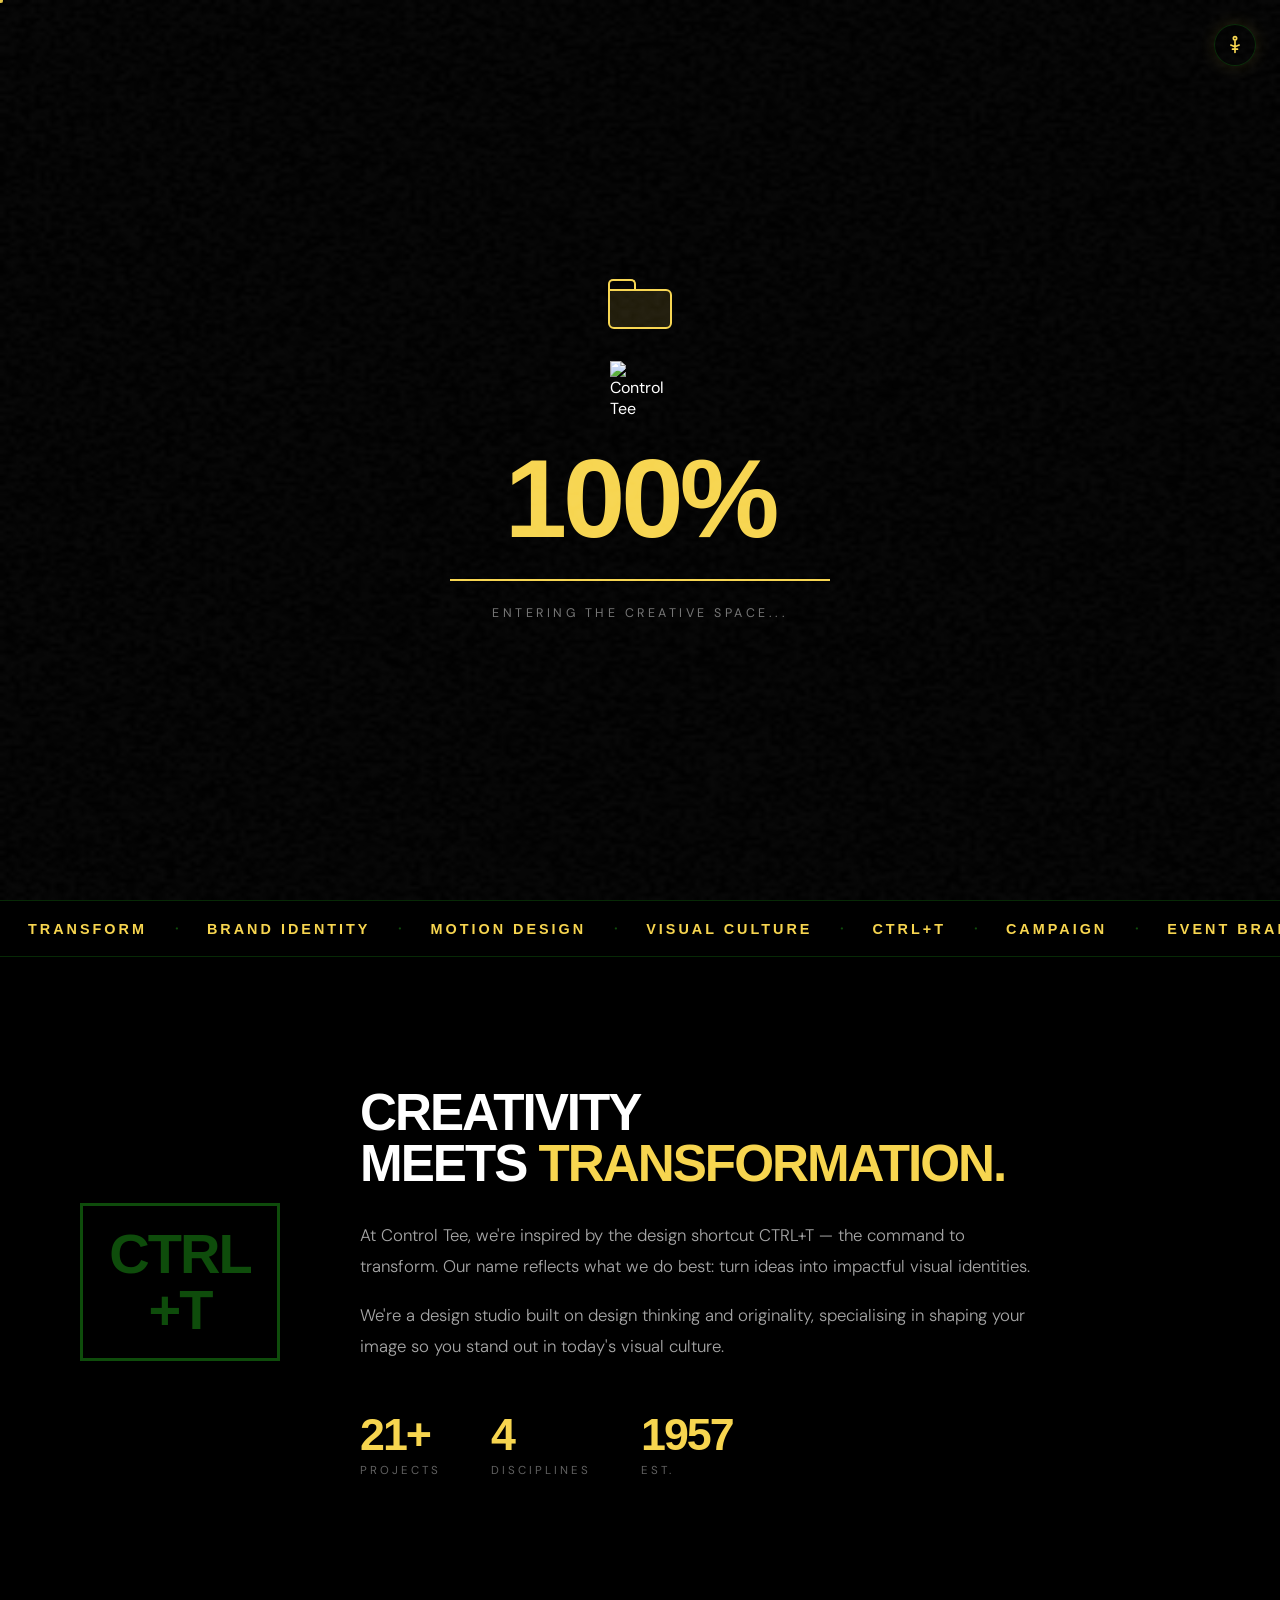
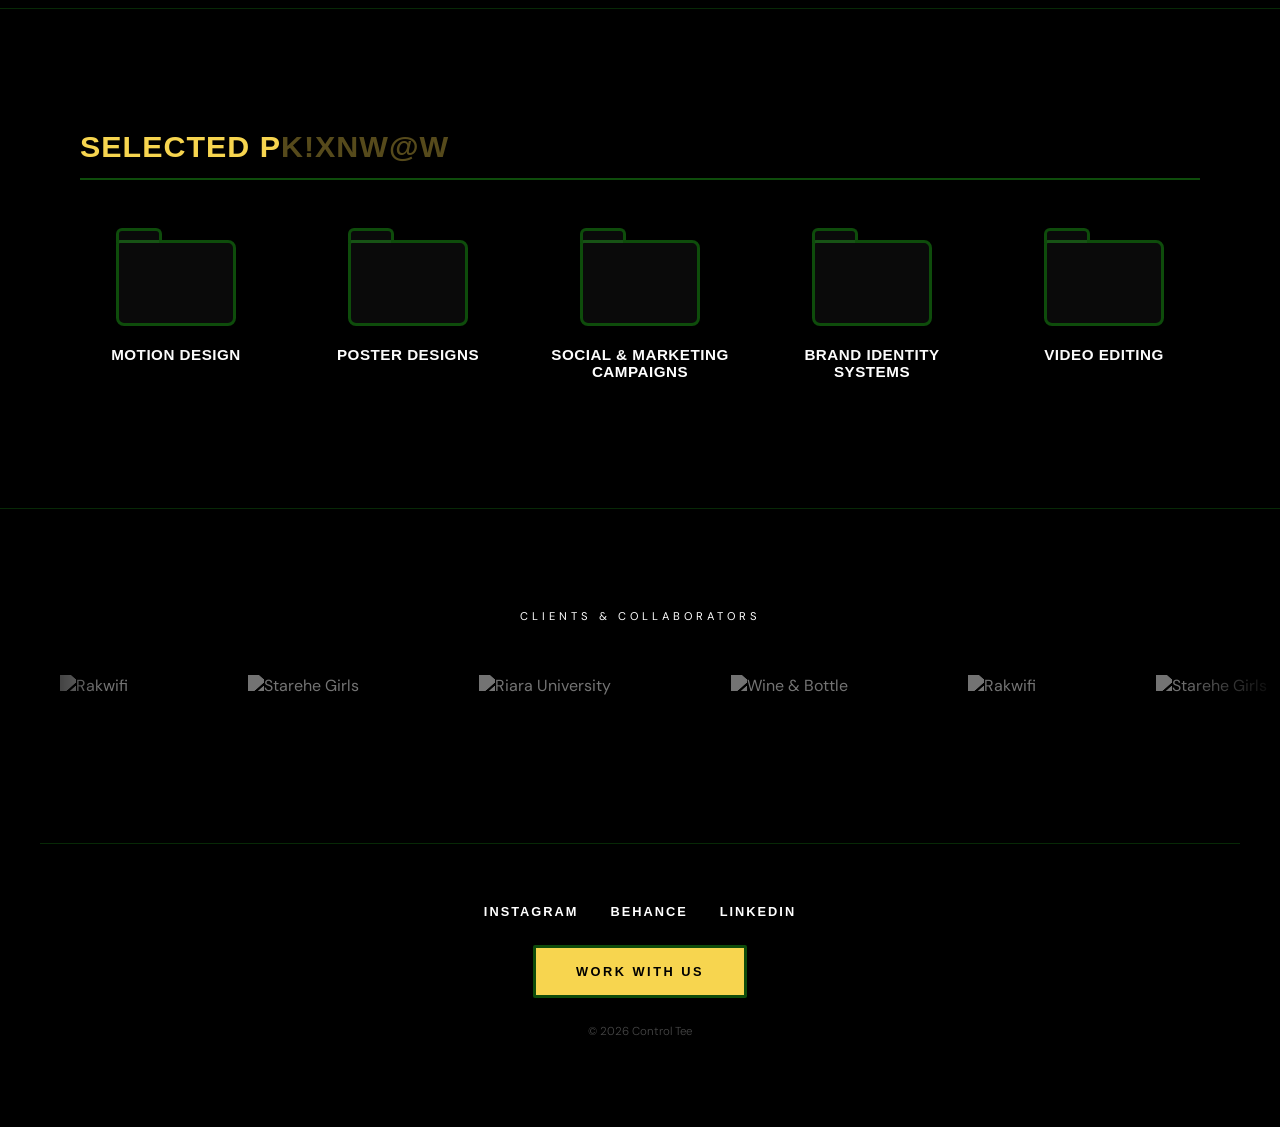
==== index.html @ beb96ae1 "Escape database content before innerHTML injection, noindex the admin panel Add a shared escapeHtml(" ====
<!DOCTYPE html>
<html lang="en">
<head>
    <meta charset="UTF-8">
    <meta name="viewport" content="width=device-width, initial-scale=1.0">
    <meta name="description" content="Control Tee - Creativity meets transformation. Marketing Campaigns, Brand Identity, and Motion Design based in Nairobi, Kenya.">
    <title>Control Tee | Jesse Wainaina</title>
    <link rel="stylesheet" href="style.css">
</head>
<body>

    <!-- Accessibility Widget -->
    <div class="a11y-widget">
        <button class="a11y-btn" id="a11y-toggle" title="Accessibility Options">
            <svg width="20" height="20" viewBox="0 0 24 24" fill="none" stroke="currentColor" stroke-width="2" stroke-linecap="round" stroke-linejoin="round">
                <circle cx="12" cy="4" r="2"></circle><path d="M12 7v7m-5-2l5 2 5-2m-5 2v7m-3-4h6"></path>
            </svg>
        </button>
        <div class="a11y-menu" id="a11y-menu">
            <button id="a11y-text-btn">Toggle Text Size</button>
            <button id="a11y-contrast-btn">Toggle High Contrast</button>
        </div>
    </div>

    <!-- Preloader -->
    <div class="preloader">
        <div class="preloader-folder">
            <div class="folder-tab"></div>
            <div class="folder-body"></div>
        </div>
        <img src="assets/logo.png" alt="Control Tee" class="preloader-logo">
        <div class="preloader-counter">0%</div>
        <div class="preloader-bar-track">
            <div class="preloader-bar-fill"></div>
        </div>
        <p class="preloader-tagline"></p>
    </div>

    <!-- Hero -->
    <header class="hero">
        <video autoplay muted loop playsinline class="hero-video" id="hero-video" style="display:none;"></video>
        <div class="hero-overlay"></div>
        <div class="hero-content">
            <img src="assets/logo.png" alt="Control Tee Logo" class="hero-logo">
            <h1 class="hero-title" data-scramble>CONTROL TEE</h1>
            <p class="hero-subtitle" id="hero-subtitle">Marketing Campaigns &nbsp;·&nbsp; Brand Identity &nbsp;·&nbsp; Motion Design</p>
            <a href="#work" class="btn">View Work</a>
        </div>
    </header>

    <!-- Text Ticker -->
    <div class="text-ticker">
        <div class="text-ticker-track">
            <span class="ticker-word">Transform</span><span class="ticker-sep">·</span>
            <span class="ticker-word">Brand Identity</span><span class="ticker-sep">·</span>
            <span class="ticker-word">Motion Design</span><span class="ticker-sep">·</span>
            <span class="ticker-word">Visual Culture</span><span class="ticker-sep">·</span>
            <span class="ticker-word">CTRL+T</span><span class="ticker-sep">·</span>
            <span class="ticker-word">Campaign</span><span class="ticker-sep">·</span>
            <span class="ticker-word">Event Branding</span><span class="ticker-sep">·</span>
            <span class="ticker-word">Video Production</span><span class="ticker-sep">·</span>
            <span class="ticker-word">Nairobi, Kenya</span><span class="ticker-sep">·</span>
            <span class="ticker-word">Transform</span><span class="ticker-sep">·</span>
            <span class="ticker-word">Brand Identity</span><span class="ticker-sep">·</span>
            <span class="ticker-word">Motion Design</span><span class="ticker-sep">·</span>
            <span class="ticker-word">Visual Culture</span><span class="ticker-sep">·</span>
            <span class="ticker-word">CTRL+T</span><span class="ticker-sep">·</span>
            <span class="ticker-word">Campaign</span><span class="ticker-sep">·</span>
            <span class="ticker-word">Event Branding</span><span class="ticker-sep">·</span>
            <span class="ticker-word">Video Production</span><span class="ticker-sep">·</span>
            <span class="ticker-word">Nairobi, Kenya</span><span class="ticker-sep">·</span>
        </div>
    </div>

    <!-- About -->
    <section class="about-section">
        <div class="container">
            <div class="about-grid reveal">
                <div class="about-tag">CTRL<br>+T</div>
                <div>
                    <h2 class="about-headline" id="about-headline">Creativity<br>meets <em>transformation.</em></h2>
                    <div class="about-body" id="about-body">
                        <p>At Control Tee, we're inspired by the design shortcut CTRL+T — the command to transform. Our name reflects what we do best: turn ideas into impactful visual identities.</p>
                        <p>We're a design studio built on design thinking and originality, specialising in shaping your image so you stand out in today's visual culture.</p>
                    </div>
                    <div class="about-stats">
                        <div class="stat-item">
                            <span class="stat-number">22+</span>
                            <span class="stat-label">Projects</span>
                        </div>
                        <div class="stat-item">
                            <span class="stat-number">4</span>
                            <span class="stat-label">Disciplines</span>
                        </div>
                        <div class="stat-item">
                            <span class="stat-number">2026</span>
                            <span class="stat-label">Est.</span>
                        </div>
                    </div>
                </div>
            </div>
        </div>
    </section>

    <!-- Dynamic Posters -->
    <section id="poster-section" class="poster-marquee-container">
        <div class="poster-marquee" id="dynamic-poster-track"></div>
    </section>

    <!-- Selected Work -->
    <main id="work">
        <div class="container">
            <h2 class="section-title reveal" data-scramble>Selected Projects</h2>
            <div class="portfolio-grid">
                <a href="category.html?id=motion-design" class="folder-card reveal" data-delay="0">
                    <div class="folder-inner">
                        <div class="folder-icon"></div>
                        <h3 class="folder-title">Motion Design</h3>
                    </div>
                </a>
                <a href="category.html?id=poster-designs" class="folder-card reveal" data-delay="80">
                    <div class="folder-inner">
                        <div class="folder-icon"></div>
                        <h3 class="folder-title">Poster Designs</h3>
                    </div>
                </a>
                <a href="category.html?id=social-and-marketing-campaigns" class="folder-card reveal" data-delay="160">
                    <div class="folder-inner">
                        <div class="folder-icon"></div>
                        <h3 class="folder-title">Social &amp; Marketing Campaigns</h3>
                    </div>
                </a>
                <a href="category.html?id=brand-identity-systems" class="folder-card reveal" data-delay="240">
                    <div class="folder-inner">
                        <div class="folder-icon"></div>
                        <h3 class="folder-title">Brand Identity Systems</h3>
                    </div>
                </a>
                <a href="category.html?id=video-editing" class="folder-card reveal" data-delay="320">
                    <div class="folder-inner">
                        <div class="folder-icon"></div>
                        <h3 class="folder-title">Video Editing</h3>
                    </div>
                </a>
            </div>
        </div>
    </main>

    <!-- Partners -->
    <section class="partners-section">
        <p class="partners-label reveal">Clients &amp; Collaborators</p>
        <div class="partners-marquee">
            <div class="partners-track">
                <img src="assets/clients/rakwifi-logo.png" alt="Rakwifi" class="partner-logo">
                <img src="assets/clients/starehe-girls-logo.png" alt="Starehe Girls" class="partner-logo">
                <img src="assets/clients/ru-logo.png" alt="Riara University" class="partner-logo">
                <img src="assets/clients/wine-and-bottle-logo.png" alt="Wine & Bottle" class="partner-logo">
                
                <!-- Duplicated for Infinite Marquee Effect - hidden from screen readers -->
                <img src="assets/clients/rakwifi-logo.png" alt="Rakwifi" class="partner-logo" aria-hidden="true">
                <img src="assets/clients/starehe-girls-logo.png" alt="Starehe Girls" class="partner-logo" aria-hidden="true">
                <img src="assets/clients/ru-logo.png" alt="Riara University" class="partner-logo" aria-hidden="true">
                <img src="assets/clients/wine-and-bottle-logo.png" alt="Wine & Bottle" class="partner-logo" aria-hidden="true">
            </div>
        </div>
    </section>

    <!-- Desktop Taskbar -->
    <div class="desktop-taskbar">
        <div class="taskbar-left">
            <span class="taskbar-item taskbar-logo">CT</span>
            <span class="taskbar-divider"></span>
            <span class="taskbar-item" id="taskbar-time"></span>
        </div>
        <div class="taskbar-center">
            <span class="taskbar-item">4 folders open</span>
        </div>
        <div class="taskbar-right">
            <a href="https://www.instagram.com/control.tee/" target="_blank" class="taskbar-item">IG</a>
            <a href="https://www.behance.net/controltee" target="_blank" class="taskbar-item">BE</a>
            <a href="contact.html" class="taskbar-item taskbar-cta">Work With Us ↗</a>
        </div>
    </div>

    <!-- Footer -->
    <footer class="main-footer container">
        <div class="social-links">
            <a href="https://www.instagram.com/control.tee/" target="_blank" rel="noopener">Instagram</a>
            <a href="https://www.behance.net/controltee" target="_blank" rel="noopener">Behance</a>
            <a href="https://www.linkedin.com/in/controltee/" target="_blank" rel="noopener">LinkedIn</a>
        </div>
        <a href="contact.html" class="btn">Work With Us</a>
        <p class="footer-copy">&copy; 2026 Control Tee</p>
    </footer>

    <!-- Supabase & Dynamic Fetching -->
    <script src="https://cdn.jsdelivr.net/npm/@supabase/supabase-js@2"></script>
    <script src="db.js"></script>
    <script>
        const supabase = window.db;

        async function loadDynamicContent() {
            if (!supabase) { console.error('Database unavailable, skipping dynamic content.'); return; }
            try {
                await loadHomepageContent();
            } catch (err) {
                console.error('Failed to load dynamic homepage content:', err);
            }
        }

        async function loadHomepageContent() {
            // 1. Fetch Hero Video automatically
            const { data: files } = await supabase.storage.from('portfolio_assets').list('', { search: 'hero-video' });
            if (files && files.length > 0) {
                const { data: urlData } = supabase.storage.from('portfolio_assets').getPublicUrl(files[0].name);
                const videoEl = document.getElementById('hero-video');
                if (videoEl) {
                    videoEl.src = urlData.publicUrl;
                    videoEl.style.display = 'block';
                }
            }

            // 2. Fetch Posters automatically
            const { data: posters, error: posterErr } = await supabase.from('posters').select('image_url').order('created_at', { ascending: false });
            if (posterErr) {
                console.error("Poster Load Error:", posterErr.message);
            } else if (posters && posters.length > 0) {
                const track = document.getElementById('dynamic-poster-track');
                const section = document.getElementById('poster-section');
                if (track && section) {
                    let html = posters.map(p => `<img src="${escapeHtml(p.image_url)}" alt="Control Tee Poster" class="poster-item" loading="lazy">`).join('');
                    track.innerHTML = html + html;
                    section.style.display = 'block';
                }
            }

            // 3. Fetch Site Text dynamically
            const { data: textData, error: textErr } = await supabase.from('site_content').select('*');
            if (textErr) {
                console.error("Text Load Error:", textErr.message);
            } else if (textData) {
                textData.forEach(item => {
                    if (item.id === 'hero_subtitle' && document.getElementById('hero-subtitle')) document.getElementById('hero-subtitle').innerHTML = item.content;
                    if (item.id === 'about_headline' && document.getElementById('about-headline')) document.getElementById('about-headline').innerHTML = item.content;
                    if (item.id === 'about_body' && document.getElementById('about-body')) document.getElementById('about-body').innerHTML = item.content;
                });
            }
        }
        loadDynamicContent();
    </script>

    <script src="animations.js"></script>
    <script>
        function updateClock() {
            const now = new Date();
            const h = String(now.getHours()).padStart(2, '0');
            const m = String(now.getMinutes()).padStart(2, '0');
            const el = document.getElementById('taskbar-time');
            if (el) el.textContent = h + ':' + m;
        }
        updateClock();
        setInterval(updateClock, 10000);
    </script>
</body>
</html>
---- style.css ----
/* ─────────────────────────────────────────────────────────
   CONTROL TEE — Global Stylesheet
   Fonts: Cabinet Grotesk (headings) · DM Sans (body)
───────────────────────────────────────────────────────── */
@import url('https://api.fontshare.com/v2/css?f[]=cabinet-grotesk@100,200,300,400,500,600,700,800,900&display=swap');
@import url('https://fonts.googleapis.com/css2?family=DM+Sans:ital,opsz,wght@0,9..40,300;0,9..40,400;0,9..40,500;0,9..40,600;1,9..40,300;1,9..40,400&display=swap');

/* ── TOKENS ─────────────────────────────────────────── */
:root {
    --green:      #0e4c0b;
    --yellow:     #f7d54f;
    --black:      #000000;
    --white:      #ffffff;
    --border:     rgba(14, 76, 11, 0.55);
    --border-dim: rgba(255, 255, 255, 0.08);
}

/* ── RESET ──────────────────────────────────────────── */
*, *::before, *::after { box-sizing: border-box; margin: 0; padding: 0; }
html { scroll-behavior: smooth; }
body {
    background-color: var(--black);
    color: var(--white);
    font-family: 'DM Sans', sans-serif;
    font-weight: 400;
    overflow-x: hidden;
    padding-bottom: 44px;
    cursor: url("data:image/svg+xml,<svg xmlns='http://www.w3.org/2000/svg' width='24' height='24' viewBox='0 0 24 24'><path d='M3,2 L3,18 L8,14 L11,21 L14,20 L11,13 L17,13 Z' fill='%23f7d54f' stroke='%23000' stroke-width='1.5' stroke-linejoin='round'/></svg>") 3 2, auto;
    transition: font-size 0.3s ease, background-color 0.3s ease;
}
/* ── PRIVACY PROTECTION ── */
img, video {
    -webkit-user-drag: none;
    user-select: none;
    -webkit-touch-callout: none;
}
input, textarea, select { cursor: text; }
a, button, .folder-card {
    cursor: url("data:image/svg+xml,<svg xmlns='http://www.w3.org/2000/svg' width='24' height='24' viewBox='0 0 24 24'><path d='M3,2 L3,18 L8,14 L11,21 L14,20 L11,13 L17,13 Z' fill='%23f7d54f' stroke='%23000' stroke-width='1.5' stroke-linejoin='round'/></svg>") 3 2, pointer;
}
.container { max-width: 1200px; margin: 0 auto; padding: 0 40px; }

/* ── PRELOADER ──────────────────────────────────────── */
.preloader {
    position: fixed;
    inset: 0;
    background: var(--black);
    z-index: 9000;
    display: flex;
    flex-direction: column;
    align-items: center;
    justify-content: center;
    gap: 24px;
    transition: transform 0.95s cubic-bezier(0.76, 0, 0.24, 1);
}
.preloader.done { transform: translateY(-100%); pointer-events: none; }
.preloader-folder { position: relative; width: 64px; height: 50px; margin-bottom: 8px; }
.folder-tab {
    position: absolute;
    top: 0; left: 0;
    width: 28px; height: 12px;
    background: transparent;
    border: 2.5px solid var(--green);
    border-bottom: none;
    border-radius: 5px 5px 0 0;
    transition: border-color 0.4s ease;
}
.folder-body {
    position: absolute;
    bottom: 0; left: 0;
    width: 64px; height: 40px;
    background: transparent;
    border: 2.5px solid var(--green);
    border-radius: 2px 6px 6px 6px;
    transition: background 0.4s ease, border-color 0.4s ease;
}
.preloader.complete .folder-tab { border-color: var(--yellow); }
.preloader.complete .folder-body { background: rgba(247, 213, 79, 0.12); border-color: var(--yellow); }
.preloader-logo {
    width: 60px;
    height: auto;
    opacity: 0;
    animation: plLogoIn 0.7s cubic-bezier(0.16, 1, 0.3, 1) 0.1s forwards;
}
@keyframes plLogoIn {
    from { opacity: 0; transform: translateY(12px); }
    to   { opacity: 1; transform: translateY(0); }
}
.preloader-counter {
    font-family: 'Cabinet Grotesk', sans-serif;
    font-weight: 800;
    font-size: clamp(4rem, 10vw, 7rem);
    color: var(--yellow);
    letter-spacing: -4px;
    line-height: 1;
    min-width: 160px;
    text-align: center;
}
.preloader-bar-track {
    width: clamp(200px, 35vw, 380px);
    height: 1.5px;
    background: var(--border-dim);
    overflow: hidden;
}
.preloader-bar-fill { height: 100%; width: 0%; background: var(--yellow); transition: width 0.04s linear; }
.preloader-tagline {
    font-family: 'DM Sans', sans-serif;
    font-size: 0.78rem;
    font-weight: 400;
    letter-spacing: 3.5px;
    text-transform: uppercase;
    color: rgba(255, 255, 255, 0.45);
    min-height: 1.2em;
    text-align: center;
}

/* ── HERO ───────────────────────────────────────────── */
.hero {
    position: relative;
    height: 100vh;
    display: flex;
    align-items: center;
    justify-content: center;
    overflow: hidden;
    background: var(--black);
}
.hero-video {
    position: absolute;
    top: 50%; left: 50%;
    width: 100%; height: 100%;
    transform: translate(-50%, -50%);
    z-index: 1;
    object-fit: cover;
    filter: blur(8px) brightness(30%);
    scale: 1.1;
}
.hero-overlay {
    position: absolute;
    inset: 0;
    z-index: 1;
    background: radial-gradient(ellipse at center, rgba(14,76,11,0.08) 0%, rgba(0,0,0,0.55) 100%);
}
.hero-content {
    position: relative;
    z-index: 2;
    text-align: center;
    display: flex;
    flex-direction: column;
    align-items: center;
}
.hero-logo {
    max-width: 100px;
    height: auto;
    margin-bottom: 28px;
    opacity: 0;
    transform: translateY(16px);
    transition: opacity 0.7s ease, transform 0.7s ease;
}
.hero-logo.visible { opacity: 1; transform: translateY(0); }
.hero-title {
    font-family: 'Cabinet Grotesk', sans-serif;
    color: var(--yellow);
    font-size: clamp(3.2rem, 10.5vw, 7.8rem);
    font-weight: 900;
    letter-spacing: -5px;
    line-height: 0.88;
    opacity: 0;
    transition: opacity 0.01s;
}
.scramble-char { display: inline; transition: opacity 0.06s ease; }
.scramble-char.resolving { opacity: 0.35; color: inherit; }
.hero-subtitle {
    font-family: 'DM Sans', sans-serif;
    font-weight: 300;
    font-size: 0.9rem;
    letter-spacing: 3.5px;
    text-transform: uppercase;
    color: rgba(255, 255, 255, 0.75);
    margin-top: 22px;
    opacity: 0;
    transform: translateY(10px);
    transition: opacity 0.8s ease 0.6s, transform 0.8s ease 0.6s;
}
.hero-subtitle.visible { opacity: 1; transform: translateY(0); }

/* ── BUTTON ─────────────────────────────────────────── */
.btn {
    display: inline-block;
    padding: 16px 40px;
    margin-top: 40px;
    background-color: var(--yellow);
    border: 3px solid var(--green);
    color: var(--black);
    text-decoration: none;
    text-transform: uppercase;
    font-family: 'Cabinet Grotesk', sans-serif;
    font-weight: 700;
    font-size: 0.8rem;
    letter-spacing: 2.5px;
    border-radius: 2px;
    transition: background 0.4s ease, color 0.4s ease, border 0.4s ease, transform 0.4s ease, box-shadow 0.4s ease;
    opacity: 0;
    transform: translateY(10px);
}
.sticky-back-nav .btn,
.project-footer .btn,
.main-footer .btn,
.admin-content .btn { opacity: 1; transform: translateY(0); margin-top: 0; }
.btn.visible { opacity: 1; transform: translateY(0); }
.btn:hover {
    background-color: var(--green);
    color: var(--yellow);
    border-color: var(--yellow);
    transform: translateY(-6px) !important;
    box-shadow: 0 14px 34px rgba(14, 76, 11, 0.45);
}

/* ── TEXT TICKER ────────────────────────────────────── */
.text-ticker { overflow: hidden; border-top: 1px solid var(--border); border-bottom: 1px solid var(--border); padding: 18px 0; }
.text-ticker-track {
    display: flex;
    align-items: center;
    width: max-content;
    animation: tickerScroll 22s linear infinite;
}
.text-ticker-track:hover { animation-play-state: paused; }
@keyframes tickerScroll {
    from { transform: translateX(0); }
    to   { transform: translateX(-50%); }
}
.ticker-word {
    font-family: 'Cabinet Grotesk', sans-serif;
    font-weight: 800;
    font-size: clamp(0.75rem, 1.2vw, 0.9rem);
    text-transform: uppercase;
    letter-spacing: 3px;
    color: var(--yellow);
    white-space: nowrap;
    padding: 0 28px;
}
.ticker-sep { color: var(--green); font-size: 1.2rem; line-height: 1; flex-shrink: 0; }

/* ── ABOUT ──────────────────────────────────────────── */
.about-section { padding: 130px 0; border-bottom: 1px solid var(--border); }
.about-grid { display: grid; grid-template-columns: 200px 1fr; gap: 0 80px; align-items: start; }
.about-tag {
    font-family: 'Cabinet Grotesk', sans-serif;
    font-weight: 900;
    font-size: 3.5rem;
    color: var(--green);
    letter-spacing: -2px;
    line-height: 1;
    border: 3px solid var(--green);
    padding: 20px 18px;
    text-align: center;
    align-self: center;
}
.about-headline {
    font-family: 'Cabinet Grotesk', sans-serif;
    font-size: clamp(2rem, 4vw, 3.5rem);
    font-weight: 900;
    color: var(--white);
    letter-spacing: -2px;
    line-height: 1.0;
    margin-bottom: 30px;
    text-transform: uppercase;
}
.about-headline em { color: var(--yellow); font-style: normal; }
.about-body {
    font-family: 'DM Sans', sans-serif;
    font-size: 1.05rem;
    font-weight: 300;
    color: rgba(255, 255, 255, 0.65);
    line-height: 1.85;
    max-width: 680px;
    margin-bottom: 50px;
}
.about-body p + p { margin-top: 18px; }
.about-stats { display: flex; gap: 50px; flex-wrap: wrap; }
.stat-number {
    font-family: 'Cabinet Grotesk', sans-serif;
    font-size: 2.8rem;
    font-weight: 900;
    color: var(--yellow);
    letter-spacing: -2px;
    line-height: 1;
    display: block;
}
.stat-label {
    font-family: 'DM Sans', sans-serif;
    font-size: 0.72rem;
    font-weight: 400;
    letter-spacing: 3px;
    text-transform: uppercase;
    color: rgba(255, 255, 255, 0.38);
    display: block;
    margin-top: 6px;
}

/* ── WORK SECTION ───────────────────────────────────── */
#work { padding: 120px 0; }
.section-title {
    font-family: 'Cabinet Grotesk', sans-serif;
    font-size: 1.9rem;
    font-weight: 700;
    color: var(--yellow);
    text-transform: uppercase;
    letter-spacing: 1px;
    margin-bottom: 60px;
    border-bottom: 2px solid var(--green);
    padding-bottom: 16px;
}
.portfolio-grid {
    display: grid;
    grid-template-columns: repeat(auto-fill, minmax(175px, 1fr));
    gap: 60px 40px;
    justify-items: center;
}

/* ── FOLDER CARDS ───────────────────────────────────── */
.folder-card {
    display: flex;
    flex-direction: column;
    align-items: center;
    text-decoration: none;
    text-align: center;
    perspective: 900px;
}
.folder-inner {
    display: flex;
    flex-direction: column;
    align-items: center;
    transform-style: preserve-3d;
    transition: transform 0.15s ease;
}
.folder-icon {
    width: 120px;
    height: 86px;
    background: rgba(255, 255, 255, 0.04);
    backdrop-filter: blur(12px);
    -webkit-backdrop-filter: blur(12px);
    border: 3px solid var(--green);
    border-radius: 4px 8px 8px 8px;
    position: relative;
    transition: border-color 0.35s ease, box-shadow 0.35s ease;
    box-shadow: 0 8px 24px rgba(0, 0, 0, 0.45);
    margin-bottom: 20px;
}
.folder-icon::before {
    content: '';
    position: absolute;
    top: -15px; left: -3px;
    width: 46px; height: 15px;
    background: rgba(255, 255, 255, 0.04);
    border: 3px solid var(--green);
    border-bottom: none;
    border-radius: 6px 6px 0 0;
    transition: border-color 0.35s ease;
}
.folder-card:hover .folder-icon,
.folder-card:hover .folder-icon::before { border-color: var(--yellow); box-shadow: 0 0 32px rgba(247, 213, 79, 0.22); }
.folder-title {
    font-family: 'Cabinet Grotesk', sans-serif;
    color: var(--white);
    font-size: 0.95rem;
    font-weight: 700;
    text-transform: uppercase;
    letter-spacing: 0.5px;
    margin: 0 0 8px;
    transition: color 0.3s ease;
}
.folder-card:hover .folder-title { color: var(--yellow); }
/* ── POSTER MARQUEE ─────────────────────────────────── */
.poster-marquee-container { overflow: hidden; padding: 60px 0; display: none; }
.poster-marquee {
    display: flex;
    width: max-content;
    animation: dynamicMarquee 35s linear infinite;
}
.poster-marquee:hover { animation-play-state: paused; }
@keyframes dynamicMarquee {
    from { transform: translateX(0); }
    to   { transform: translateX(-50%); }
}
.poster-item {
    height: clamp(300px, 48vh, 520px);
    aspect-ratio: 4 / 5;
    object-fit: cover;
    margin: 0 15px;
    border-radius: 4px;
    border: 1px solid var(--border);
}

/* ── PROJECT CARDS ──────────────────────────────────── */
.portfolio-grid--projects {
    grid-template-columns: repeat(auto-fill, minmax(340px, 1fr));
    gap: 2px;
    justify-items: stretch;
}
.project-card {
    display: block;
    text-decoration: none;
    overflow: hidden;
    position: relative;
    aspect-ratio: 4/3;
    background: rgba(255,255,255,0.03);
    border: 1px solid var(--border);
}
.project-card img { width: 100%; height: 100%; object-fit: cover; display: block; transition: transform 0.6s ease; }
.project-card-info {
    position: absolute;
    bottom: 0; left: 0; right: 0;
    padding: 24px 28px;
    background: linear-gradient(to top, rgba(0,0,0,0.9) 0%, transparent 100%);
    opacity: 0;
    transform: translateY(6px);
    transition: opacity 0.35s ease, transform 0.35s ease;
}
.project-card:hover img { transform: scale(1.04); }
.project-card:hover .project-card-info { opacity: 1; transform: translateY(0); }
.project-card-title {
    font-family: 'Cabinet Grotesk', sans-serif;
    color: var(--white);
    font-size: 1.1rem;
    font-weight: 800;
    text-transform: uppercase;
    letter-spacing: 0.5px;
    margin: 0 0 4px;
}
.project-card-cat {
    font-family: 'DM Sans', sans-serif;
    font-size: 0.68rem;
    color: var(--yellow);
    letter-spacing: 2px;
    text-transform: uppercase;
}

/* ── PARTNERS ───────────────────────────────────────── */
.partners-section { padding: 100px 0; border-top: 1px solid var(--border); overflow: hidden; }
.partners-label {
    font-family: 'DM Sans', sans-serif;
    font-weight: 400;
    font-size: 0.7rem;
    letter-spacing: 4px;
    text-transform: uppercase;
    color: var(--white);
    opacity: 0.35;
    text-align: center;
    margin-bottom: 52px;
}
.partners-marquee {
    overflow: hidden;
    -webkit-mask-image: linear-gradient(to right, transparent 0%, black 8%, black 92%, transparent 100%);
    mask-image: linear-gradient(to right, transparent 0%, black 8%, black 92%, transparent 100%);
}
.partners-track {
    display: flex;
    align-items: center;
    width: max-content;
    animation: marquee 28s linear infinite;
}
.partners-track:hover { animation-play-state: paused; }
@keyframes marquee {
    from { transform: translateX(0); }
    to   { transform: translateX(-50%); }
}
.partners-track.reverse-marquee { animation: marqueeReverse 28s linear infinite; }
@keyframes marqueeReverse {
    from { transform: translateX(-50%); }
    to   { transform: translateX(0); }
}
.partner-logo {
    height: 68px;
    width: auto;
    max-width: 180px;
    object-fit: contain;
    flex-shrink: 0;
    margin: 0 60px;
    filter: brightness(0) invert(1);
    opacity: 0.45;
    transition: opacity 0.45s ease, filter 0.45s ease;
}
.partner-logo:hover { opacity: 1; }

/* ── SUB PAGE NAV ───────────────────────────────────── */
.sticky-back-nav { position: fixed; top: 30px; left: 30px; z-index: 1000; }
.sticky-back-nav .btn { padding: 12px 24px; font-size: 0.75rem; }

/* ── PROJECT HEADER ─────────────────────────────────── */
.project-header { text-align: center; padding: 150px 20px 70px; }
.project-header h1 {
    font-family: 'Cabinet Grotesk', sans-serif;
    color: var(--yellow);
    font-size: clamp(2.5rem, 6vw, 5.2rem);
    font-weight: 900;
    text-transform: uppercase;
    letter-spacing: -2px;
    margin-bottom: 20px;
}
.project-header p {
    font-family: 'DM Sans', sans-serif;
    font-size: 1rem;
    font-weight: 300;
    color: rgba(255, 255, 255, 0.65);
    max-width: 540px;
    margin: 0 auto;
    line-height: 1.75;
}

/* ── CASE STUDY ─────────────────────────────────────── */
.case-cover { width: 100%; max-height: 85vh; object-fit: cover; display: block; }
.case-meta {
    display: grid;
    grid-template-columns: repeat(4, 1fr);
    border-bottom: 1px solid var(--border);
}
.case-meta-item { padding: 32px 40px; border-right: 1px solid var(--border); }
.case-meta-item:last-child { border-right: none; }
.case-meta-label {
    font-family: 'DM Sans', sans-serif;
    font-size: 0.62rem;
    font-weight: 500;
    letter-spacing: 4px;
    text-transform: uppercase;
    color: rgba(255, 255, 255, 0.32);
    display: block;
    margin-bottom: 8px;
}
.case-meta-value {
    font-family: 'Cabinet Grotesk', sans-serif;
    font-size: 1rem;
    font-weight: 700;
    color: var(--white);
    text-transform: uppercase;
}
.case-intro { max-width: 780px; margin: 90px auto; padding: 0 40px; text-align: center; }
.case-intro h2 {
    font-family: 'Cabinet Grotesk', sans-serif;
    font-size: clamp(1.6rem, 3vw, 2.6rem);
    font-weight: 800;
    color: var(--yellow);
    text-transform: uppercase;
    letter-spacing: -1px;
    margin-bottom: 22px;
}
.case-intro p {
    font-family: 'DM Sans', sans-serif;
    font-size: 1rem;
    font-weight: 300;
    color: rgba(255, 255, 255, 0.6);
    line-height: 1.9;
}
.case-tags { display: flex; flex-wrap: wrap; gap: 10px; justify-content: center; margin-top: 28px; }
.case-tag {
    font-family: 'DM Sans', sans-serif;
    font-size: 0.68rem;
    font-weight: 500;
    letter-spacing: 2.5px;
    text-transform: uppercase;
    color: var(--yellow);
    border: 1px solid var(--border);
    padding: 7px 16px;
    border-radius: 2px;
}

/* ── CONTACT ────────────────────────────────────────── */
.contact-section { min-height: 100vh; display: flex; align-items: center; padding: 160px 20px 100px; }
.contact-grid { display: grid; grid-template-columns: 1fr 1fr; gap: 90px; align-items: start; width: 100%; max-width: 1100px; margin: 0 auto; }
.contact-headline {
    font-family: 'Cabinet Grotesk', sans-serif;
    font-size: clamp(2.8rem, 5.5vw, 5rem);
    font-weight: 900;
    color: var(--yellow);
    letter-spacing: -3px;
    line-height: 0.9;
    text-transform: uppercase;
    margin-bottom: 32px;
}
.contact-body { font-family: 'DM Sans', sans-serif; font-size: 1rem; font-weight: 300; color: rgba(255, 255, 255, 0.6); line-height: 1.85; margin-bottom: 52px; }
.contact-form { display: flex; flex-direction: column; gap: 22px; }
.form-group { display: flex; flex-direction: column; gap: 9px; }
.form-label { font-family: 'DM Sans', sans-serif; font-size: 0.65rem; font-weight: 500; letter-spacing: 3.5px; text-transform: uppercase; color: rgba(255, 255, 255, 0.38); }
.form-input, .form-textarea {
    background: rgba(255, 255, 255, 0.03);
    border: 1.5px solid var(--border);
    color: var(--white);
    font-family: 'DM Sans', sans-serif;
    font-size: 0.95rem;
    padding: 15px 18px;
    border-radius: 3px;
    outline: none;
    width: 100%;
    transition: border-color 0.3s ease, background 0.3s ease;
}
.form-input:focus, .form-textarea:focus { border-color: var(--yellow); background: rgba(247, 213, 79, 0.03); }
.form-textarea { resize: vertical; min-height: 140px; line-height: 1.7; }
.form-submit { align-self: flex-start; margin-top: 6px; opacity: 1; transform: none; }

/* ── SCROLL REVEAL ──────────────────────────────────── */
.reveal { opacity: 0; transform: translateY(38px); transition: opacity 0.85s cubic-bezier(0.16, 1, 0.3, 1), transform 0.85s cubic-bezier(0.16, 1, 0.3, 1); }
.reveal.is-visible { opacity: 1; transform: translateY(0); }

/* ── ACCESSIBILITY WIDGET ───────────────────────────── */
.a11y-widget {
    position: fixed;
    top: 24px; right: 24px;
    z-index: 9999;
}
.a11y-btn {
    background: rgba(0,0,0,0.6);
    border: 1px solid var(--border);
    color: var(--yellow);
    width: 42px; height: 42px;
    border-radius: 50%;
    display: flex; align-items: center; justify-content: center;
    backdrop-filter: blur(8px);
    box-shadow: 0 0 15px rgba(247,213,79,0.15);
    transition: box-shadow 0.3s ease, transform 0.3s ease;
}
.a11y-btn:hover {
    box-shadow: 0 0 25px rgba(247,213,79,0.6);
    transform: scale(1.05);
}
.a11y-menu {
    display: none; position: absolute;
    top: 50px; right: 0;
    background: rgba(0,0,0,0.9);
    border: 1px solid var(--border); border-radius: 4px;
    padding: 12px; flex-direction: column; gap: 10px;
    backdrop-filter: blur(12px); min-width: 160px;
}
.a11y-menu.open { display: flex; }
.a11y-menu button { background: none; border: none; color: var(--white); text-align: left; font-family: 'DM Sans', sans-serif; font-size: 0.8rem; transition: color 0.2s ease; }
.a11y-menu button:hover { color: var(--yellow); }
body.large-text { font-size: 1.15rem; }
body.high-contrast { --black: #000; --white: #fff; --yellow: #fff200; --green: #00ff00; --border: #ffffff; }

/* ── DESKTOP TASKBAR ────────────────────────────────── */
.desktop-taskbar {
    position: fixed;
    bottom: 0; left: 0; right: 0;
    height: 44px;
    background: rgba(0, 0, 0, 0.88);
    backdrop-filter: blur(12px);
    -webkit-backdrop-filter: blur(12px);
    border-top: 1px solid var(--border);
    display: flex;
    align-items: center;
    justify-content: space-between;
    padding: 0 24px;
    z-index: 500;
}
.taskbar-left, .taskbar-right, .taskbar-center { display: flex; align-items: center; gap: 16px; }
.taskbar-item {
    font-family: 'Cabinet Grotesk', sans-serif;
    font-size: 0.68rem;
    font-weight: 600;
    letter-spacing: 2px;
    text-transform: uppercase;
    color: rgba(255, 255, 255, 0.45);
    text-decoration: none;
    transition: color 0.25s ease;
    white-space: nowrap;
}
.taskbar-item:hover { color: var(--yellow); }
.taskbar-logo { color: var(--yellow); font-size: 0.78rem; font-weight: 900; letter-spacing: 3px; }
.taskbar-divider { width: 1px; height: 18px; background: var(--border); }
.taskbar-cta {
    color: var(--yellow) !important;
    border: 1px solid var(--border);
    padding: 5px 14px;
    border-radius: 2px;
    transition: background 0.25s ease, color 0.25s ease, border-color 0.25s ease;
}
.taskbar-cta:hover { background: var(--yellow); color: var(--black) !important; border-color: var(--yellow); }

/* ── FOOTER ─────────────────────────────────────────── */
.main-footer { padding: 60px 20px 44px; text-align: center; border-top: 1px solid var(--border); display: flex; flex-direction: column; align-items: center; gap: 26px; }
.social-links { display: flex; gap: 32px; }
.social-links a { font-family: 'Cabinet Grotesk', sans-serif; color: var(--white); text-decoration: none; font-weight: 600; font-size: 0.8rem; text-transform: uppercase; letter-spacing: 2px; transition: color 0.3s ease; }
.social-links a:hover { color: var(--yellow); }
.footer-copy { font-family: 'DM Sans', sans-serif; font-size: 0.72rem; font-weight: 300; color: rgba(255, 255, 255, 0.28); }

/* ── RESPONSIVE ─────────────────────────────────────── */
@media (max-width: 900px) {
    .contact-grid { grid-template-columns: 1fr; gap: 60px; }
    .case-meta { grid-template-columns: repeat(2, 1fr); }
    .about-grid { grid-template-columns: 1fr; gap: 40px; }
}
@media (max-width: 640px) {
    .container { padding: 0 24px; }
    .hero-title { letter-spacing: -2px; }
    .sticky-back-nav { top: 20px; left: 20px; }
    body, a, button, .folder-card { cursor: auto; }
    .case-meta { grid-template-columns: 1fr 1fr; }
}
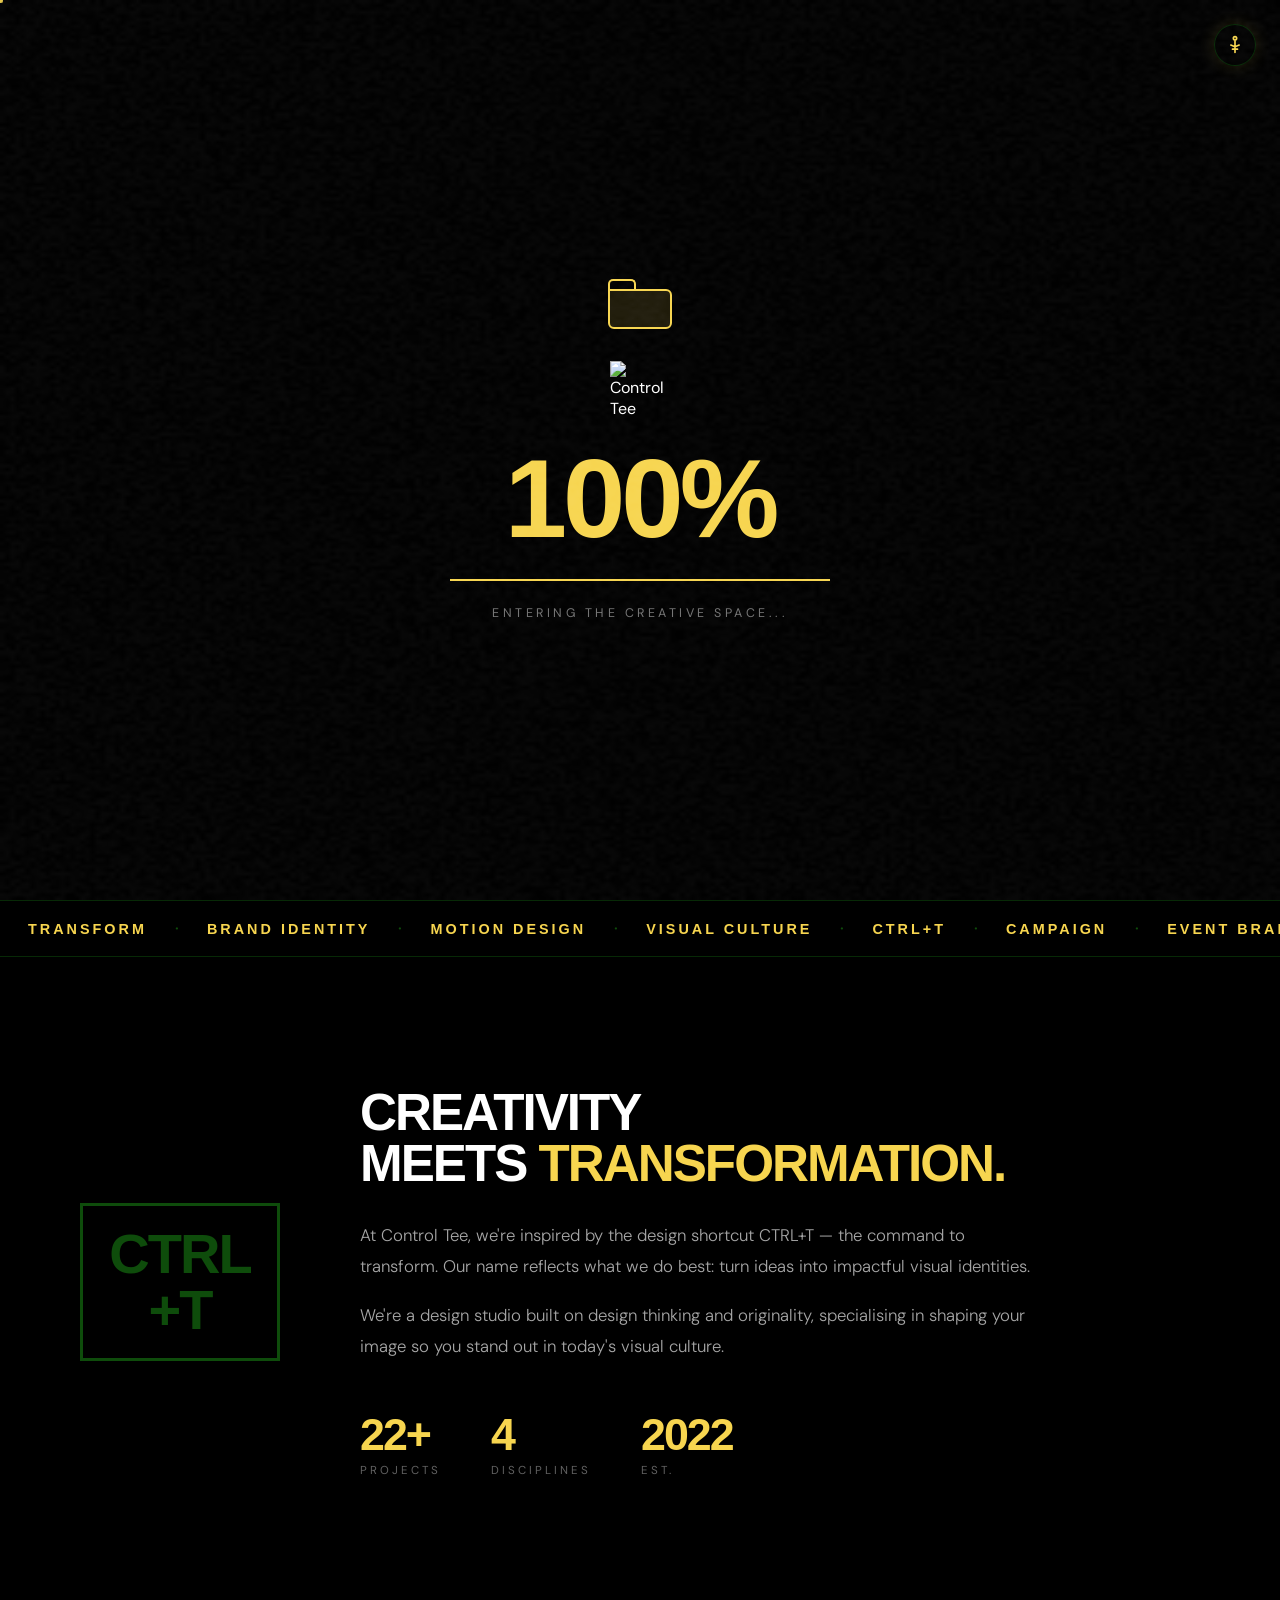
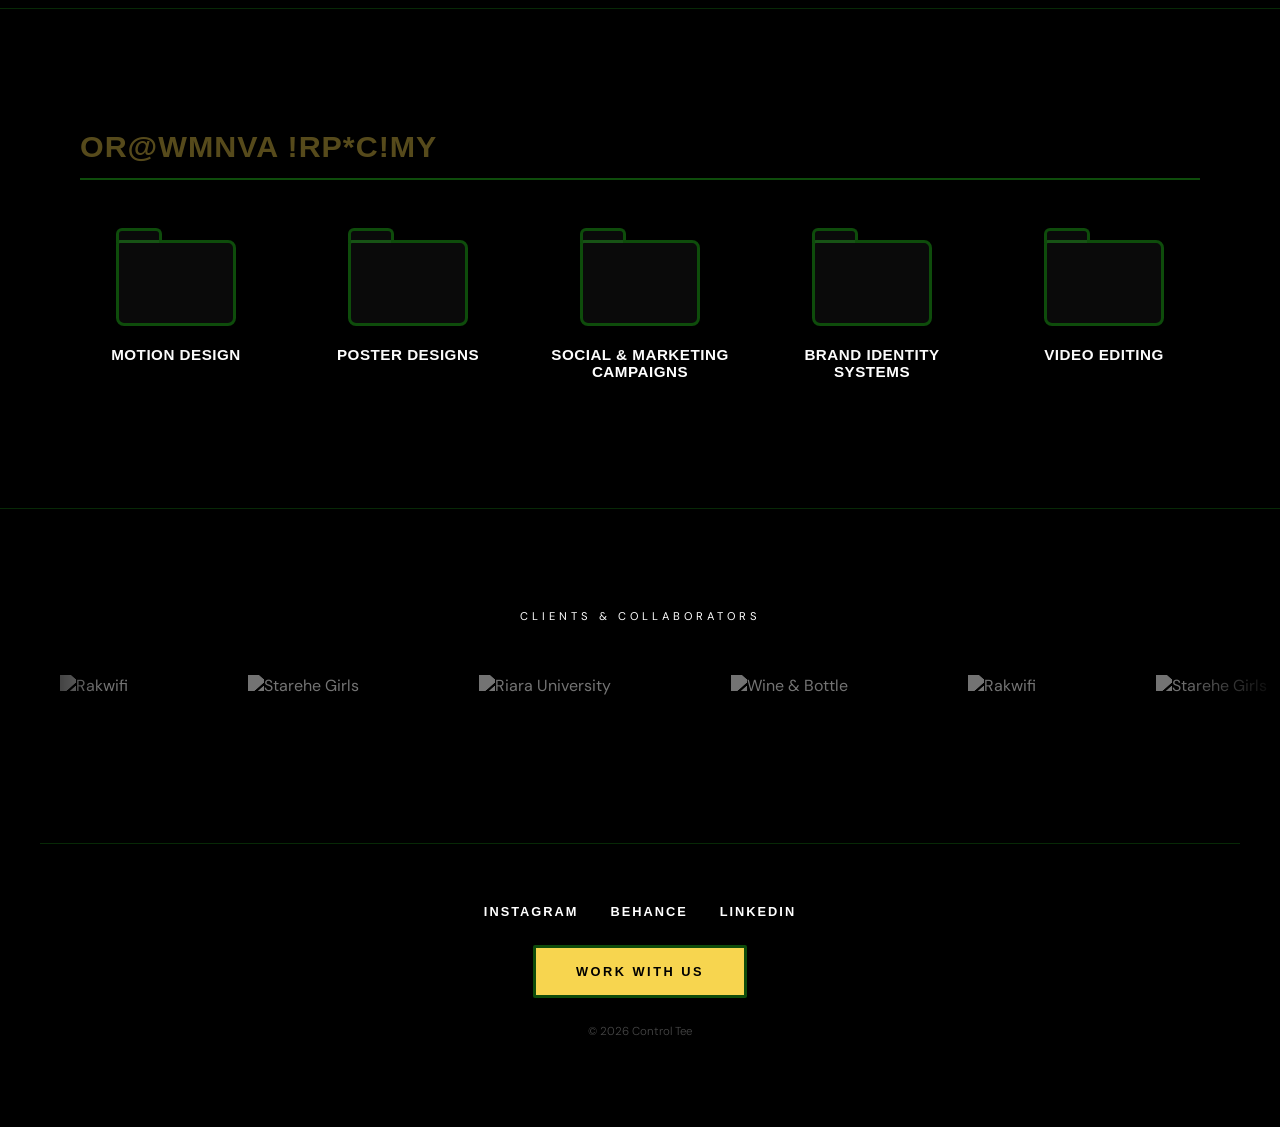
==== commit 147b65e8: "Improve accessibility and mobile layout Add a skip-to-content link, ARIA attributes and state toggli" ====
--- a/index.html
+++ b/index.html
@@ -9,21 +9,24 @@
 </head>
 <body>
 
+    <!-- Skip link -->
+    <a href="#work" class="skip-link">Skip to content</a>
+
     <!-- Accessibility Widget -->
     <div class="a11y-widget">
-        <button class="a11y-btn" id="a11y-toggle" title="Accessibility Options">
+        <button class="a11y-btn" id="a11y-toggle" title="Accessibility Options" aria-label="Accessibility options" aria-haspopup="true" aria-expanded="false" aria-controls="a11y-menu">
             <svg width="20" height="20" viewBox="0 0 24 24" fill="none" stroke="currentColor" stroke-width="2" stroke-linecap="round" stroke-linejoin="round">
                 <circle cx="12" cy="4" r="2"></circle><path d="M12 7v7m-5-2l5 2 5-2m-5 2v7m-3-4h6"></path>
             </svg>
         </button>
-        <div class="a11y-menu" id="a11y-menu">
-            <button id="a11y-text-btn">Toggle Text Size</button>
-            <button id="a11y-contrast-btn">Toggle High Contrast</button>
+        <div class="a11y-menu" id="a11y-menu" role="menu">
+            <button id="a11y-text-btn" role="menuitem" aria-pressed="false">Toggle Text Size</button>
+            <button id="a11y-contrast-btn" role="menuitem" aria-pressed="false">Toggle High Contrast</button>
         </div>
     </div>
 
     <!-- Preloader -->
-    <div class="preloader">
+    <div class="preloader" aria-hidden="true">
         <div class="preloader-folder">
             <div class="folder-tab"></div>
             <div class="folder-body"></div>
--- a/style.css
+++ b/style.css
@@ -39,6 +39,25 @@
     cursor: url("data:image/svg+xml,<svg xmlns='http://www.w3.org/2000/svg' width='24' height='24' viewBox='0 0 24 24'><path d='M3,2 L3,18 L8,14 L11,21 L14,20 L11,13 L17,13 Z' fill='%23f7d54f' stroke='%23000' stroke-width='1.5' stroke-linejoin='round'/></svg>") 3 2, pointer;
 }
 .container { max-width: 1200px; margin: 0 auto; padding: 0 40px; }
+
+/* ── SKIP LINK ──────────────────────────────────────── */
+.skip-link {
+    position: fixed;
+    top: -60px; left: 12px;
+    z-index: 10000;
+    background: var(--yellow);
+    color: var(--black);
+    padding: 12px 20px;
+    font-family: 'Cabinet Grotesk', sans-serif;
+    font-weight: 700;
+    text-transform: uppercase;
+    letter-spacing: 1.5px;
+    font-size: 0.8rem;
+    text-decoration: none;
+    border-radius: 2px;
+    transition: top 0.2s ease;
+}
+.skip-link:focus { top: 12px; }
 
 /* ── PRELOADER ──────────────────────────────────────── */
 .preloader {
@@ -674,6 +693,16 @@
 }
 .taskbar-cta:hover { background: var(--yellow); color: var(--black) !important; border-color: var(--yellow); }
 
+/* ── EMPTY / LOADING STATE ──────────────────────────── */
+.empty-state {
+    font-family: 'DM Sans', sans-serif;
+    font-size: 0.85rem;
+    color: rgba(255,255,255,0.55);
+    padding: 32px 0;
+    text-align: center;
+    letter-spacing: 1px;
+}
+
 /* ── FOOTER ─────────────────────────────────────────── */
 .main-footer { padding: 60px 20px 44px; text-align: center; border-top: 1px solid var(--border); display: flex; flex-direction: column; align-items: center; gap: 26px; }
 .social-links { display: flex; gap: 32px; }
@@ -693,4 +722,6 @@
     .sticky-back-nav { top: 20px; left: 20px; }
     body, a, button, .folder-card { cursor: auto; }
     .case-meta { grid-template-columns: 1fr 1fr; }
-}
+    .case-meta-item { padding: 20px; }
+    .taskbar-center { display: none; }
+}
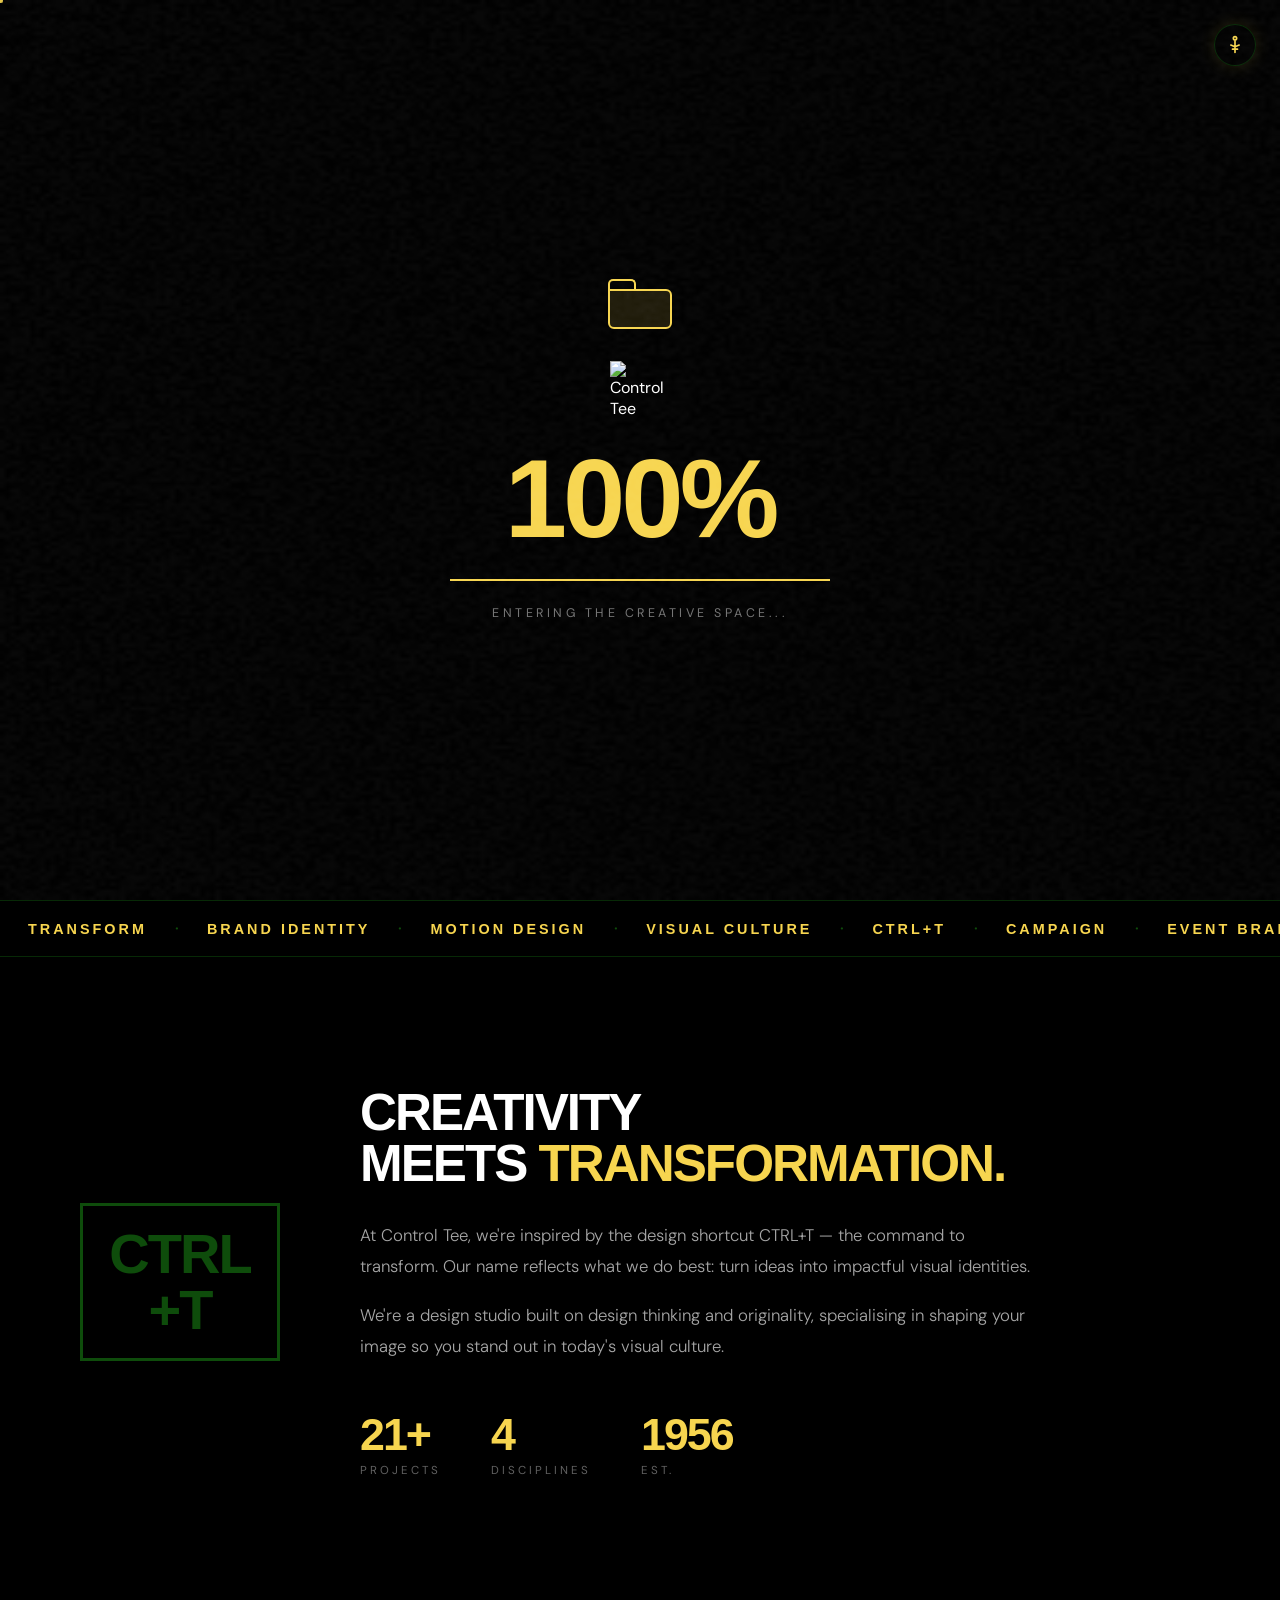
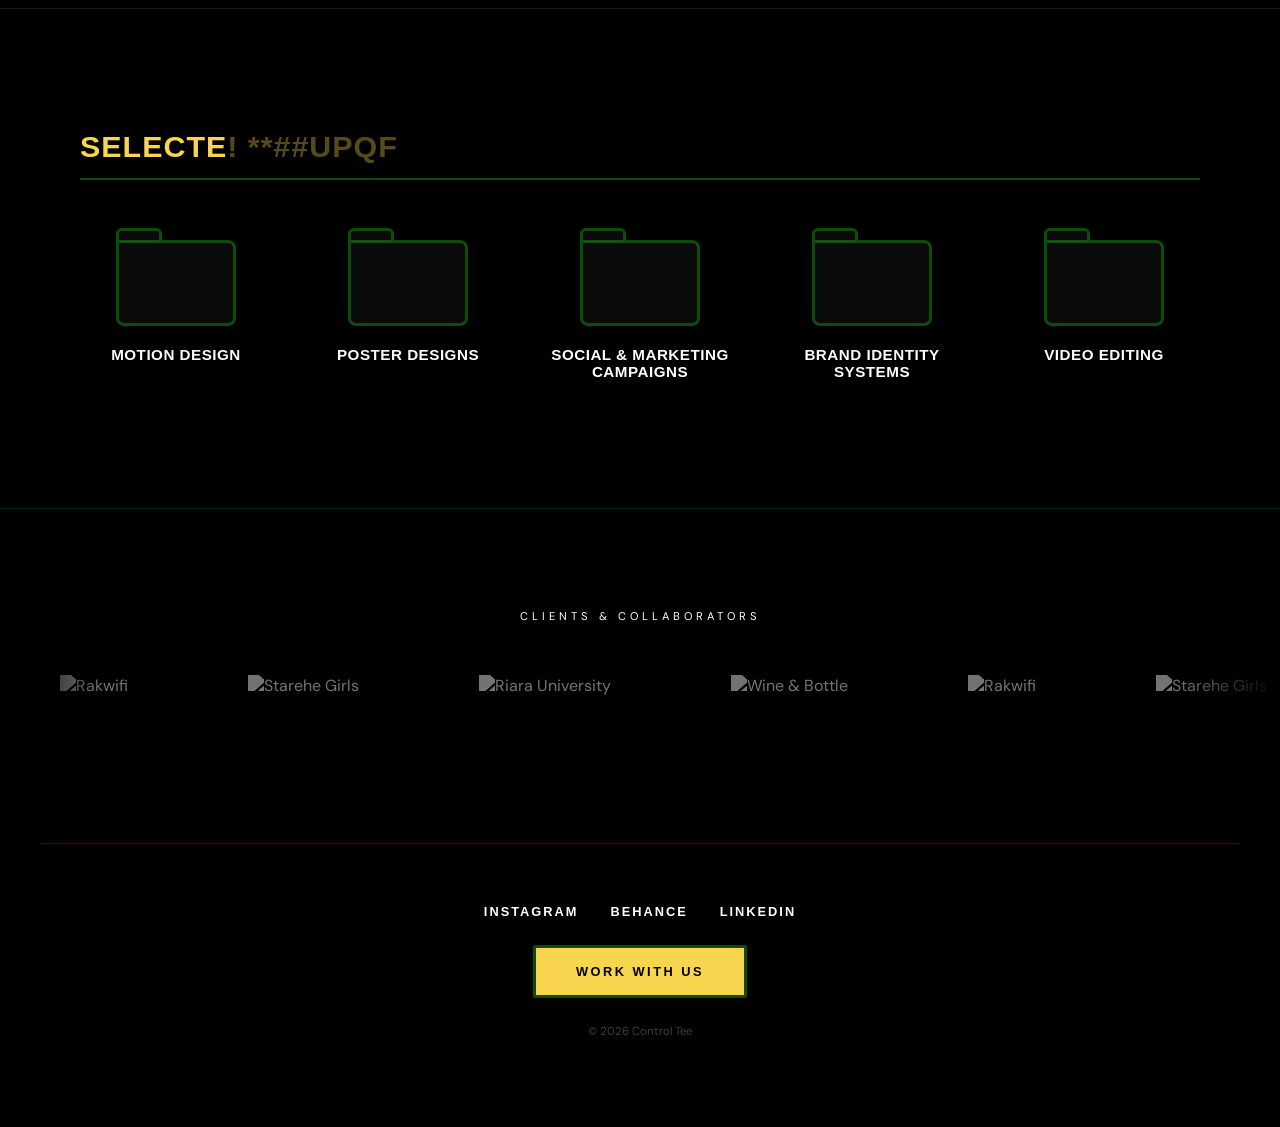
==== commit 2564265e: "Speed up font loading and cache static assets Replace style.css's CSS @import font loading (which se" ====
--- a/index.html
+++ b/index.html
@@ -5,6 +5,11 @@
     <meta name="viewport" content="width=device-width, initial-scale=1.0">
     <meta name="description" content="Control Tee - Creativity meets transformation. Marketing Campaigns, Brand Identity, and Motion Design based in Nairobi, Kenya.">
     <title>Control Tee | Jesse Wainaina</title>
+    <link rel="preconnect" href="https://api.fontshare.com" crossorigin>
+    <link rel="preconnect" href="https://fonts.googleapis.com" crossorigin>
+    <link rel="preconnect" href="https://fonts.gstatic.com" crossorigin>
+    <link rel="stylesheet" href="https://api.fontshare.com/v2/css?f[]=cabinet-grotesk@100,200,300,400,500,600,700,800,900&display=swap">
+    <link rel="stylesheet" href="https://fonts.googleapis.com/css2?family=DM+Sans:ital,opsz,wght@0,9..40,300;0,9..40,400;0,9..40,500;0,9..40,600;1,9..40,300;1,9..40,400&display=swap">
     <link rel="stylesheet" href="style.css">
 </head>
 <body>
--- a/style.css
+++ b/style.css
@@ -2,8 +2,9 @@
    CONTROL TEE — Global Stylesheet
    Fonts: Cabinet Grotesk (headings) · DM Sans (body)
 ───────────────────────────────────────────────────────── */
-@import url('https://api.fontshare.com/v2/css?f[]=cabinet-grotesk@100,200,300,400,500,600,700,800,900&display=swap');
-@import url('https://fonts.googleapis.com/css2?family=DM+Sans:ital,opsz,wght@0,9..40,300;0,9..40,400;0,9..40,500;0,9..40,600;1,9..40,300;1,9..40,400&display=swap');
+/* Fonts are loaded via <link rel="preconnect"/"stylesheet"> in each page's <head>
+   instead of @import, so the browser can fetch them in parallel with style.css
+   rather than discovering them only after style.css finishes loading. */
 
 /* ── TOKENS ─────────────────────────────────────────── */
 :root {
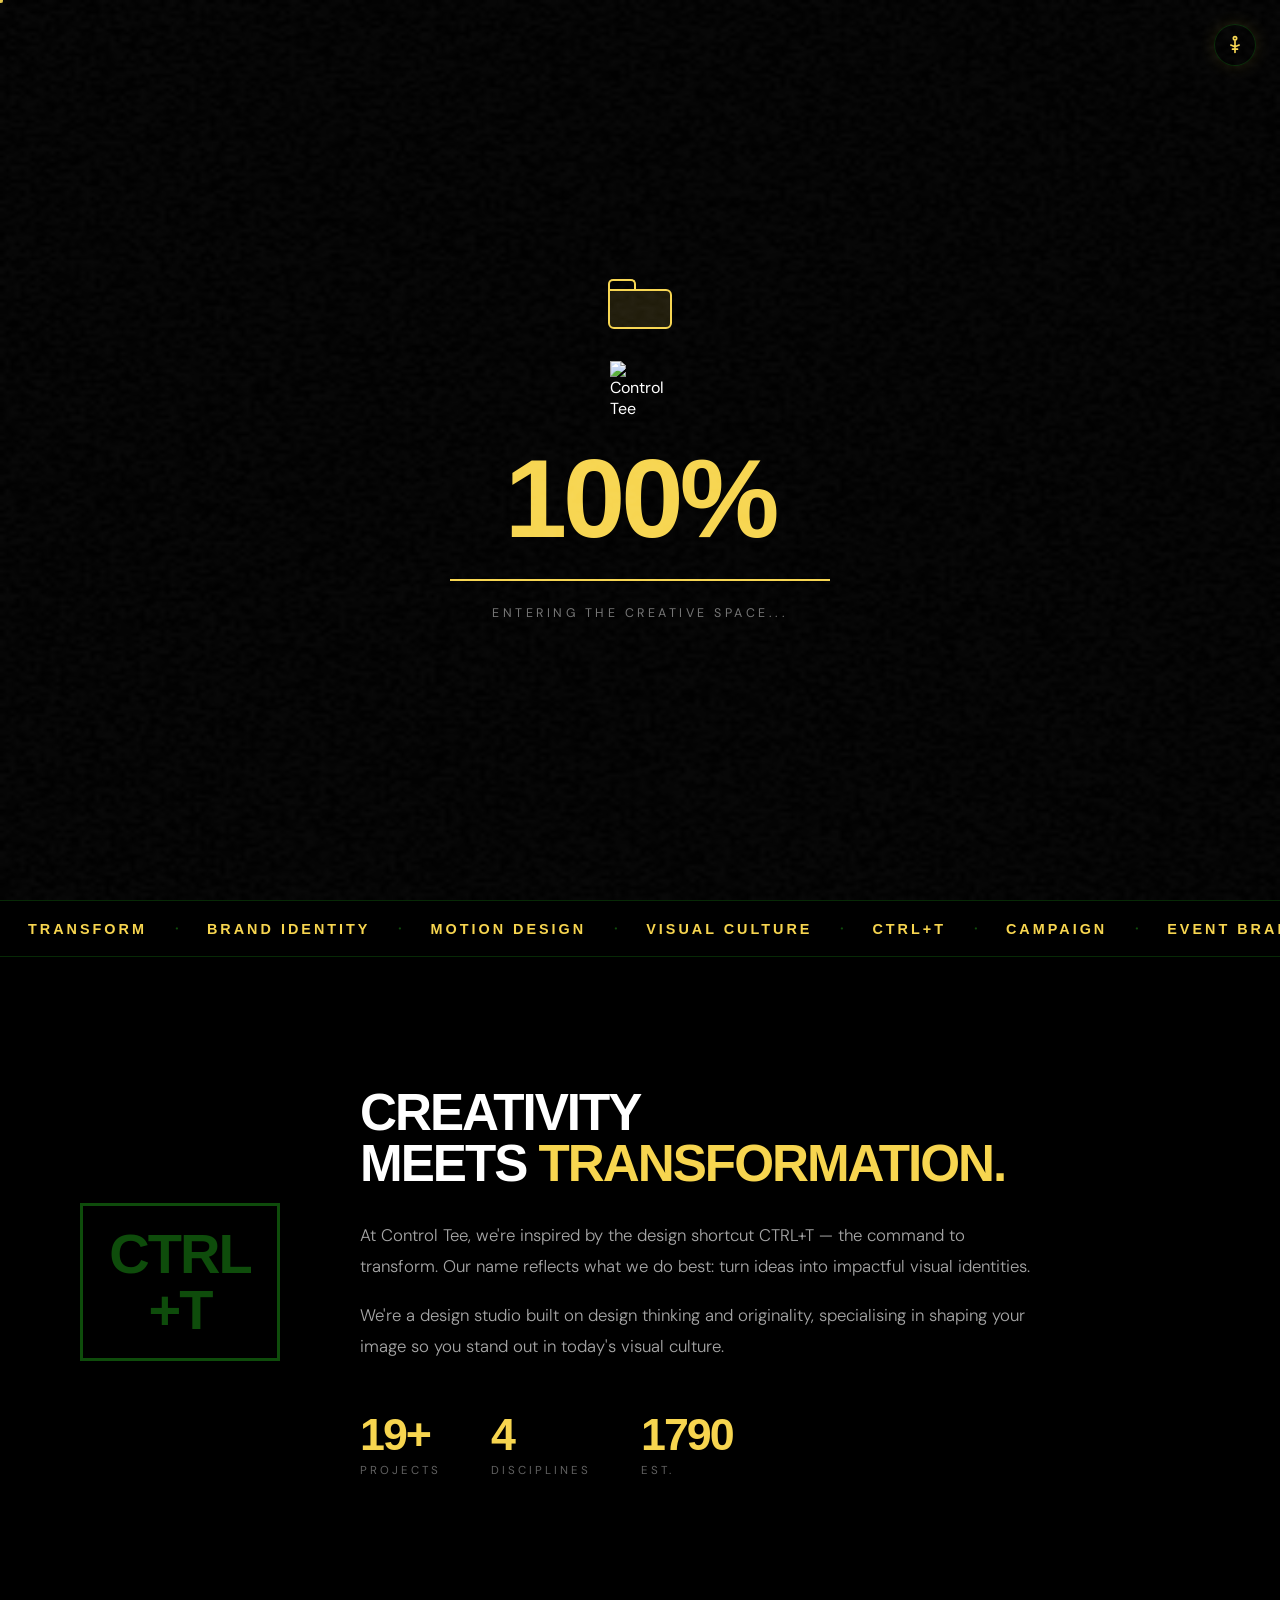
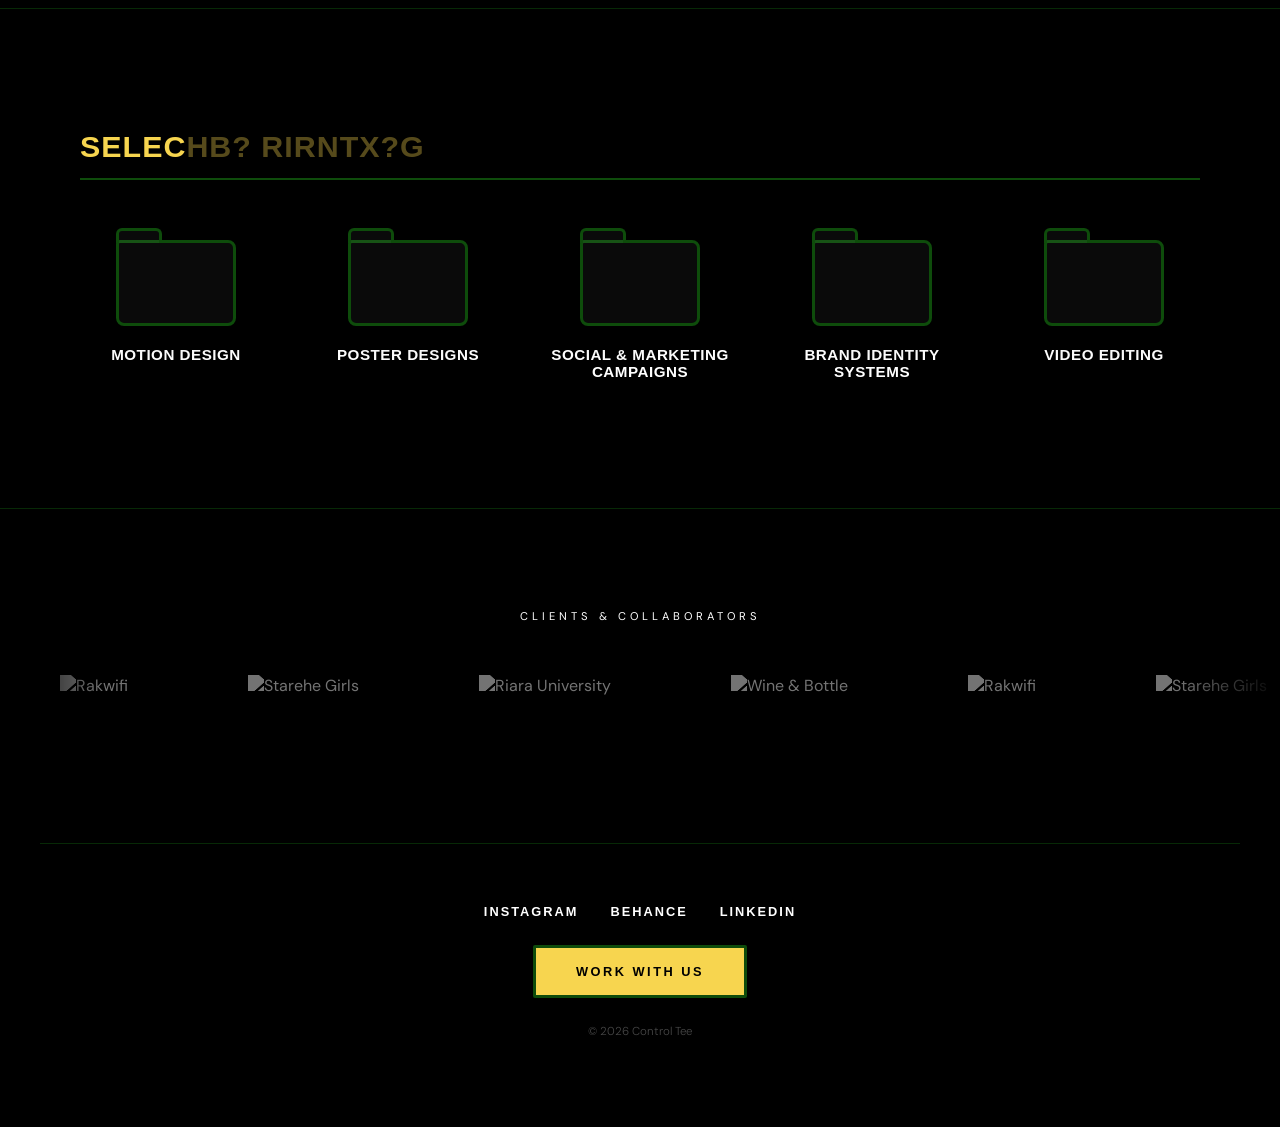
==== commit f8c0d42a: "Add favicon, Open Graph/Twitter tags, robots.txt, and sitemap.xml Every page now declares a favicon " ====
--- a/index.html
+++ b/index.html
@@ -4,6 +4,16 @@
     <meta charset="UTF-8">
     <meta name="viewport" content="width=device-width, initial-scale=1.0">
     <meta name="description" content="Control Tee - Creativity meets transformation. Marketing Campaigns, Brand Identity, and Motion Design based in Nairobi, Kenya.">
+    <link rel="icon" type="image/png" href="assets/logo.png">
+    <meta property="og:type" content="website">
+    <meta property="og:site_name" content="Control Tee">
+    <meta property="og:title" content="Control Tee | Nairobi Creative Studio">
+    <meta property="og:description" content="Marketing Campaigns, Brand Identity, and Motion Design based in Nairobi, Kenya.">
+    <meta property="og:image" content="assets/logo.png">
+    <meta name="twitter:card" content="summary">
+    <meta name="twitter:title" content="Control Tee | Nairobi Creative Studio">
+    <meta name="twitter:description" content="Marketing Campaigns, Brand Identity, and Motion Design based in Nairobi, Kenya.">
+    <meta name="twitter:image" content="assets/logo.png">
     <title>Control Tee | Jesse Wainaina</title>
     <link rel="preconnect" href="https://api.fontshare.com" crossorigin>
     <link rel="preconnect" href="https://fonts.googleapis.com" crossorigin>
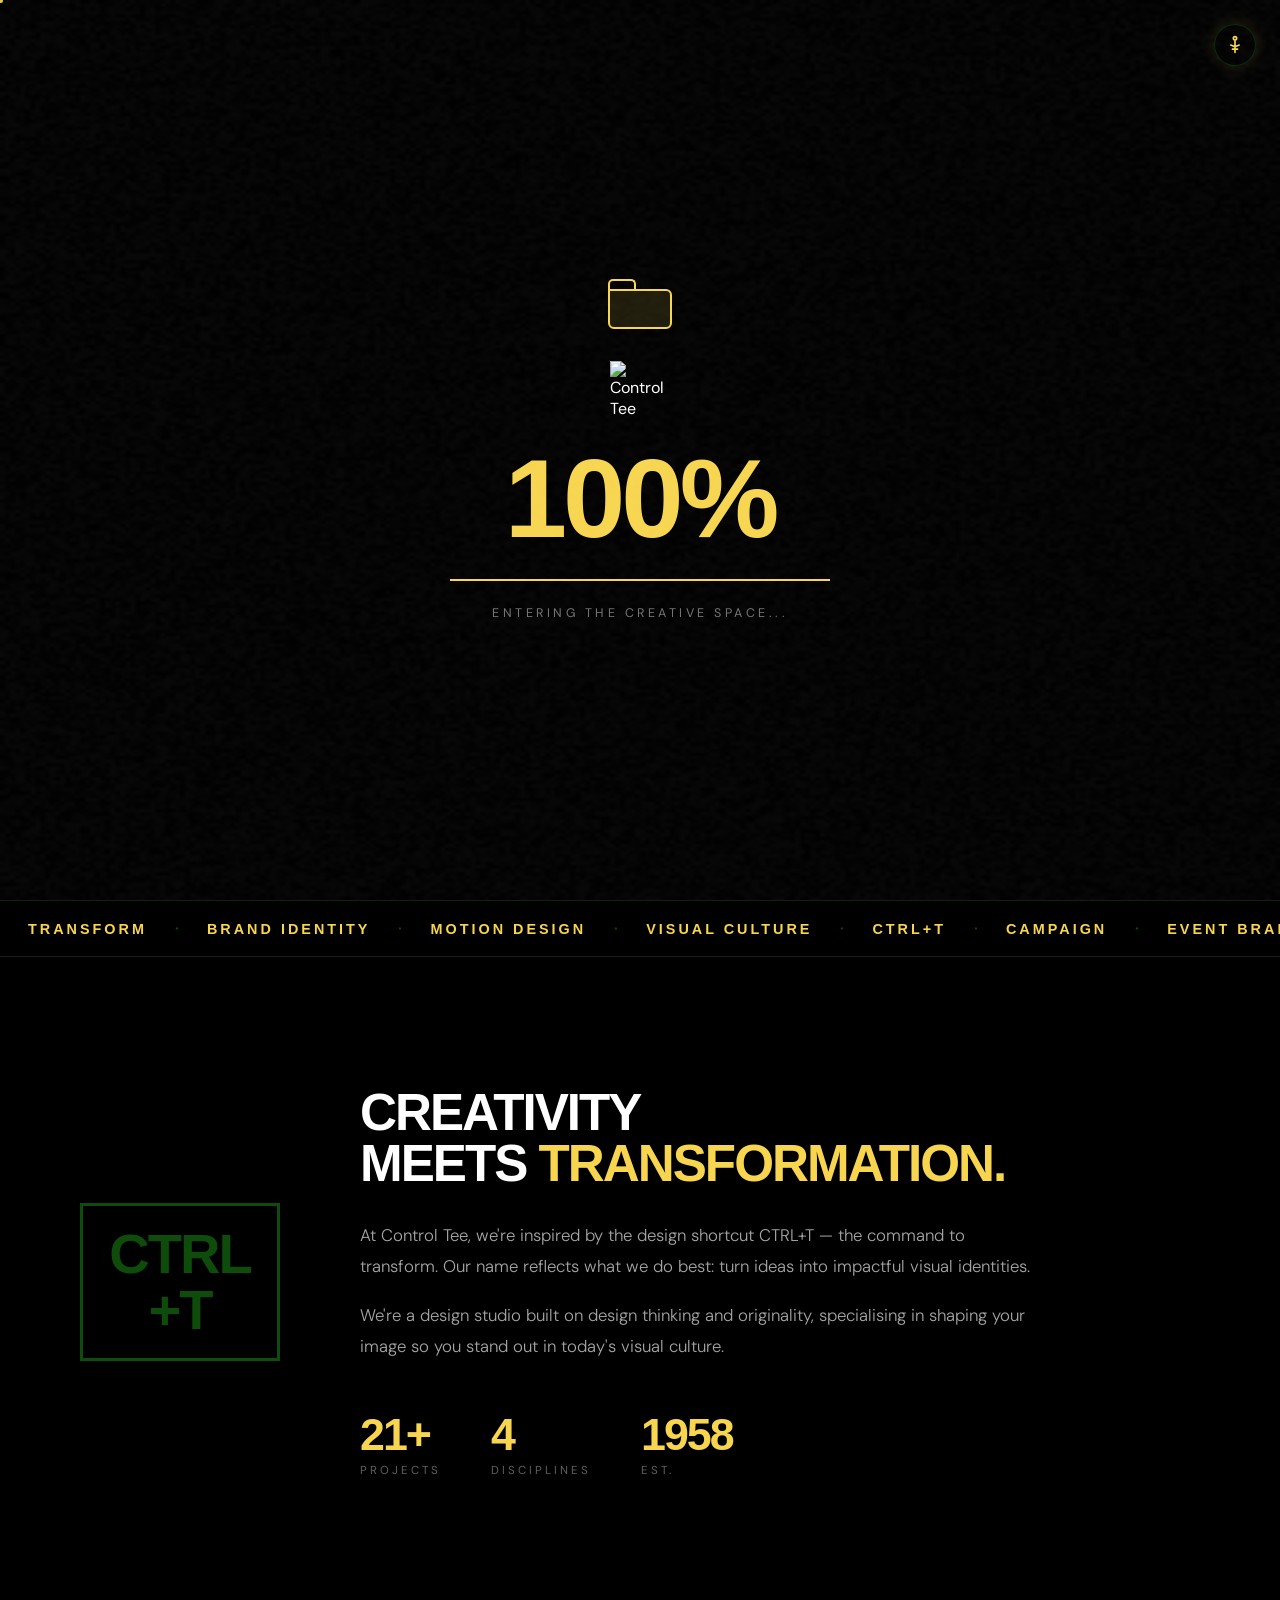
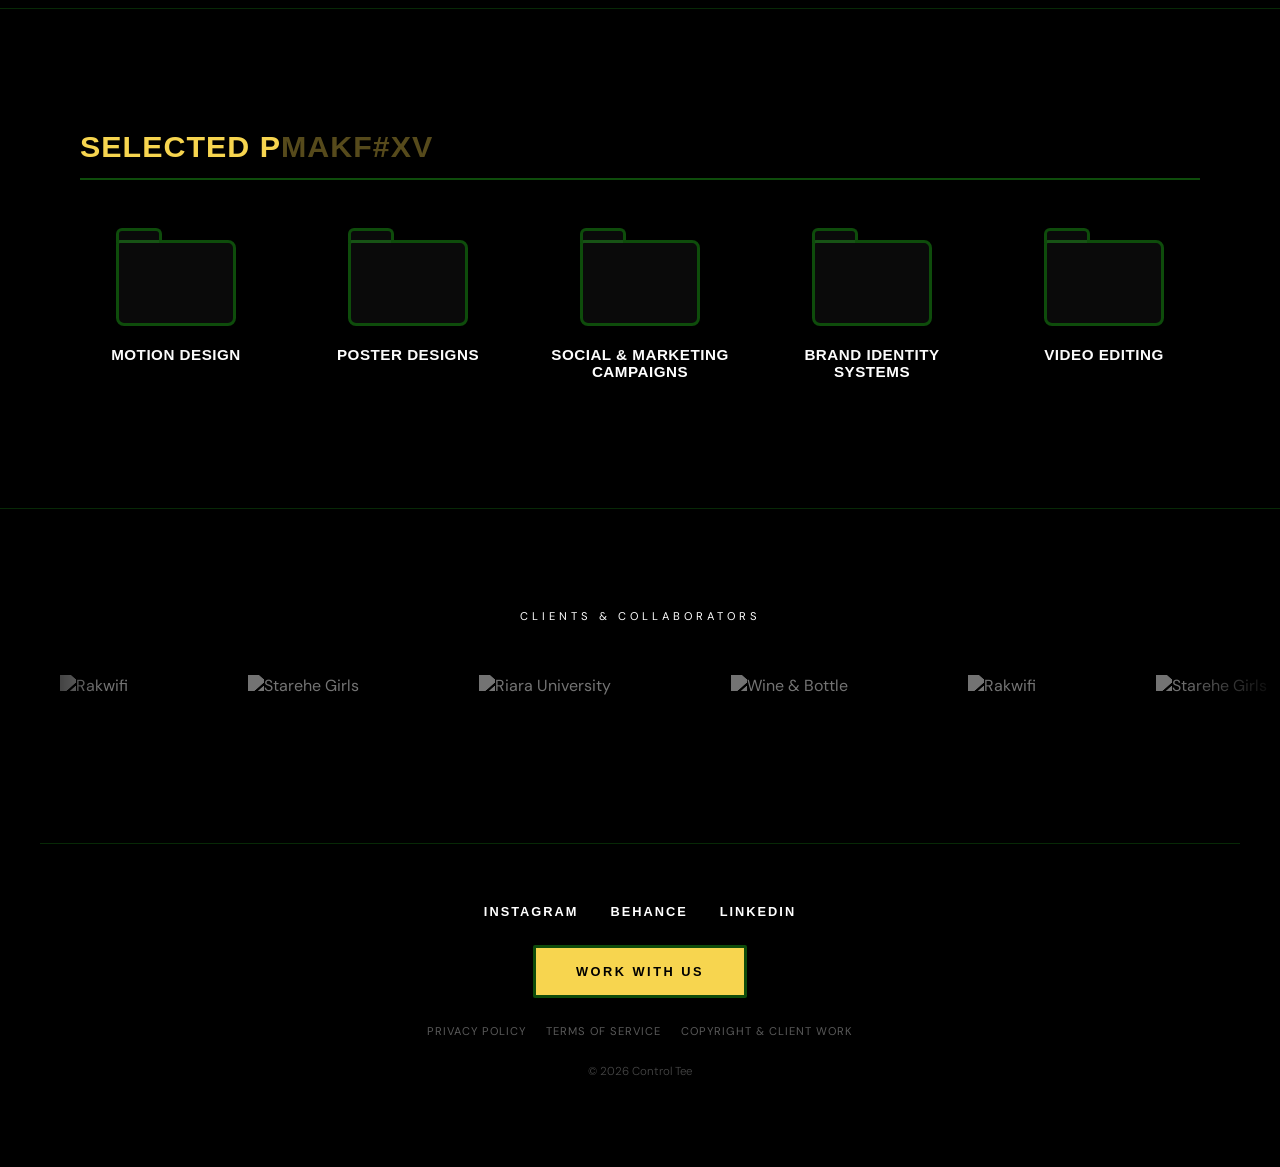
==== commit ac488495: "Add legal pages and link them from every footer Add privacy.html, terms.html, and copyright.html as " ====
--- a/index.html
+++ b/index.html
@@ -208,6 +208,11 @@
             <a href="https://www.linkedin.com/in/controltee/" target="_blank" rel="noopener">LinkedIn</a>
         </div>
         <a href="contact.html" class="btn">Work With Us</a>
+        <div class="footer-legal">
+            <a href="privacy.html">Privacy Policy</a>
+            <a href="terms.html">Terms of Service</a>
+            <a href="copyright.html">Copyright &amp; Client Work</a>
+        </div>
         <p class="footer-copy">&copy; 2026 Control Tee</p>
     </footer>
 
--- a/style.css
+++ b/style.css
@@ -704,12 +704,30 @@
     letter-spacing: 1px;
 }
 
+/* ── LEGAL PAGES ─────────────────────────────────────── */
+.legal-section { padding: 160px 20px 100px; }
+.legal-content { max-width: 780px; margin: 0 auto; }
+.legal-updated { font-family: 'DM Sans', sans-serif; font-size: 0.75rem; letter-spacing: 2px; text-transform: uppercase; color: rgba(255,255,255,0.35); margin-bottom: 40px; }
+.legal-notice { border: 1px dashed var(--border); border-radius: 4px; padding: 24px 28px; margin-bottom: 50px; background: rgba(247,213,79,0.03); }
+.legal-notice p { font-family: 'DM Sans', sans-serif; font-size: 0.9rem; font-weight: 300; color: rgba(255,255,255,0.7); line-height: 1.7; margin: 0; }
+.legal-notice strong { color: var(--yellow); }
+.legal-content h2 { font-family: 'Cabinet Grotesk', sans-serif; font-size: clamp(1.3rem, 2.4vw, 1.8rem); font-weight: 800; color: var(--yellow); text-transform: uppercase; letter-spacing: -0.5px; margin: 48px 0 18px; }
+.legal-content h2:first-of-type { margin-top: 0; }
+.legal-content p { font-family: 'DM Sans', sans-serif; font-size: 0.98rem; font-weight: 300; color: rgba(255,255,255,0.68); line-height: 1.85; margin-bottom: 16px; }
+.legal-content ul, .legal-content ol { font-family: 'DM Sans', sans-serif; font-size: 0.98rem; font-weight: 300; color: rgba(255,255,255,0.68); line-height: 1.85; margin: 0 0 16px 22px; }
+.legal-content li { margin-bottom: 8px; }
+.legal-content a { color: var(--yellow); }
+.legal-content strong { color: var(--white); font-weight: 600; }
+
 /* ── FOOTER ─────────────────────────────────────────── */
 .main-footer { padding: 60px 20px 44px; text-align: center; border-top: 1px solid var(--border); display: flex; flex-direction: column; align-items: center; gap: 26px; }
 .social-links { display: flex; gap: 32px; }
 .social-links a { font-family: 'Cabinet Grotesk', sans-serif; color: var(--white); text-decoration: none; font-weight: 600; font-size: 0.8rem; text-transform: uppercase; letter-spacing: 2px; transition: color 0.3s ease; }
 .social-links a:hover { color: var(--yellow); }
 .footer-copy { font-family: 'DM Sans', sans-serif; font-size: 0.72rem; font-weight: 300; color: rgba(255, 255, 255, 0.28); }
+.footer-legal { display: flex; gap: 20px; flex-wrap: wrap; justify-content: center; }
+.footer-legal a { font-family: 'DM Sans', sans-serif; font-size: 0.7rem; color: rgba(255, 255, 255, 0.35); text-decoration: none; letter-spacing: 1px; text-transform: uppercase; transition: color 0.3s ease; }
+.footer-legal a:hover { color: var(--yellow); }
 
 /* ── RESPONSIVE ─────────────────────────────────────── */
 @media (max-width: 900px) {
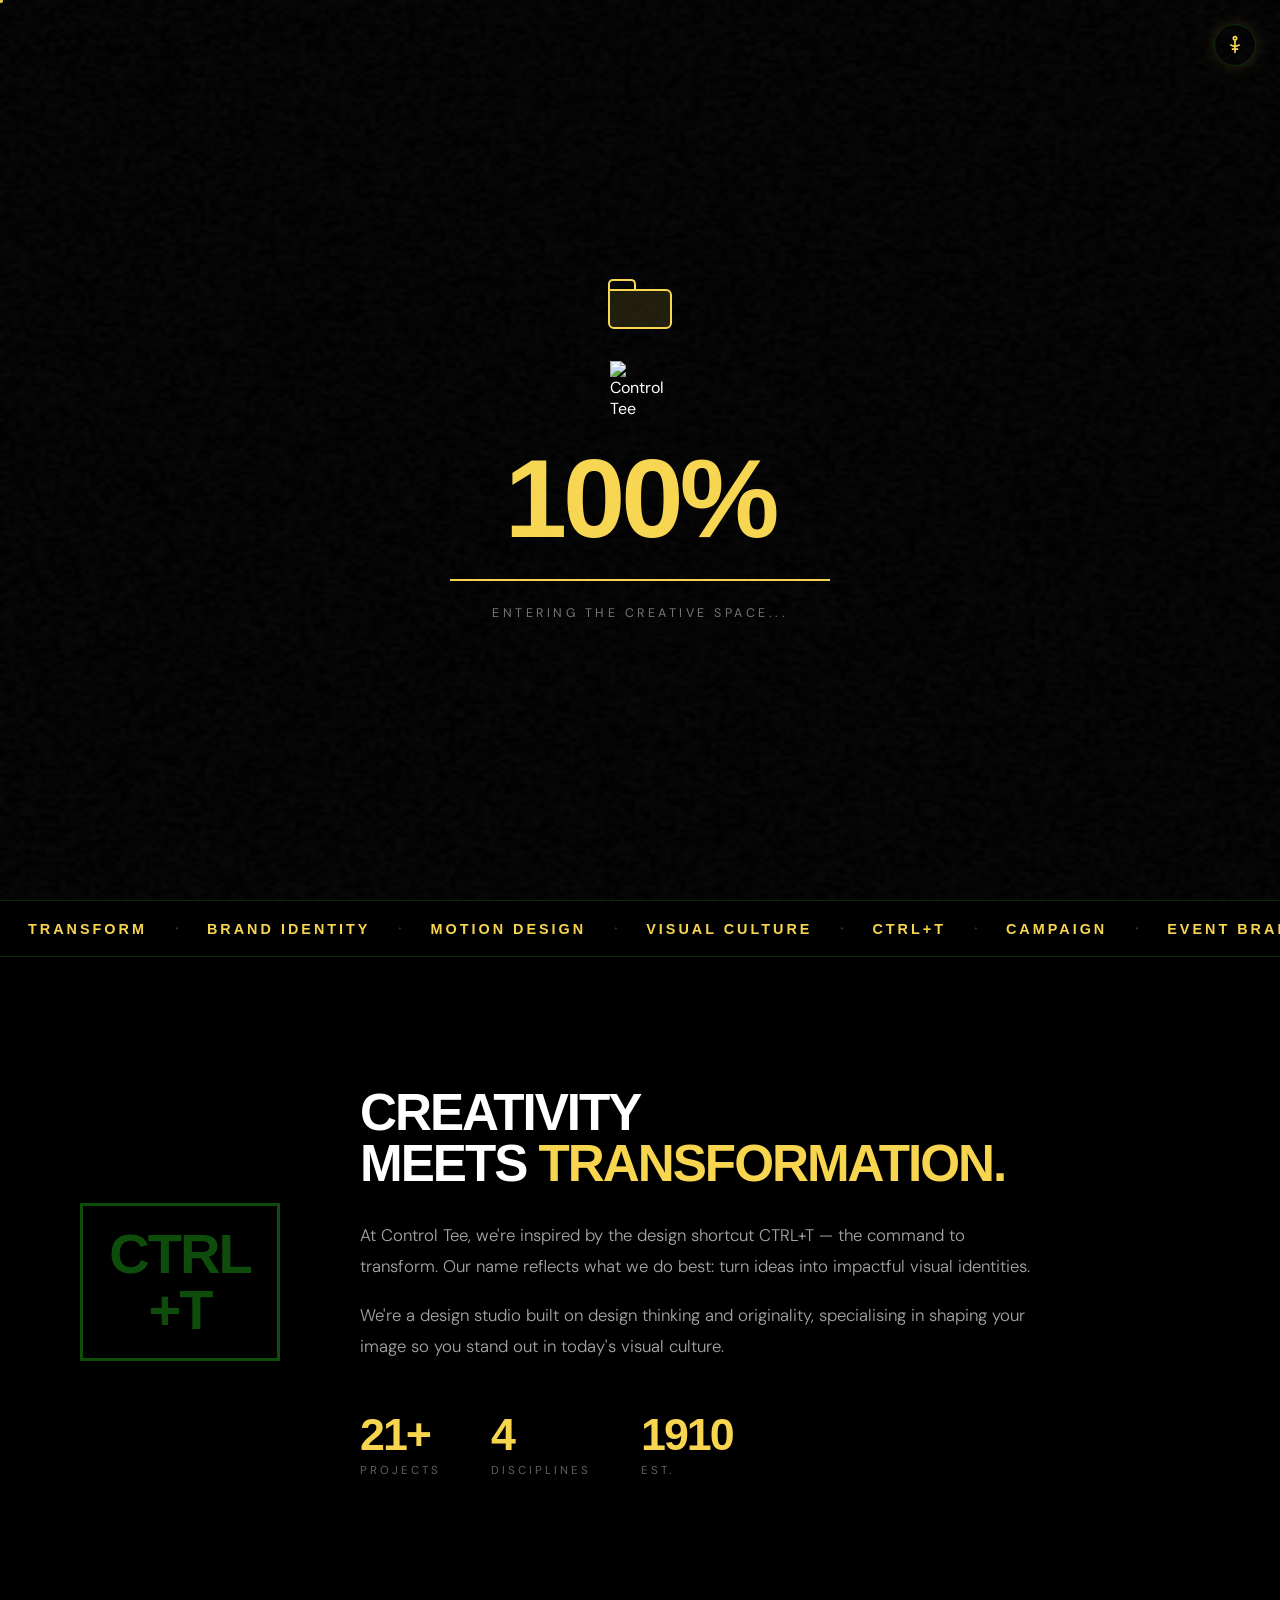
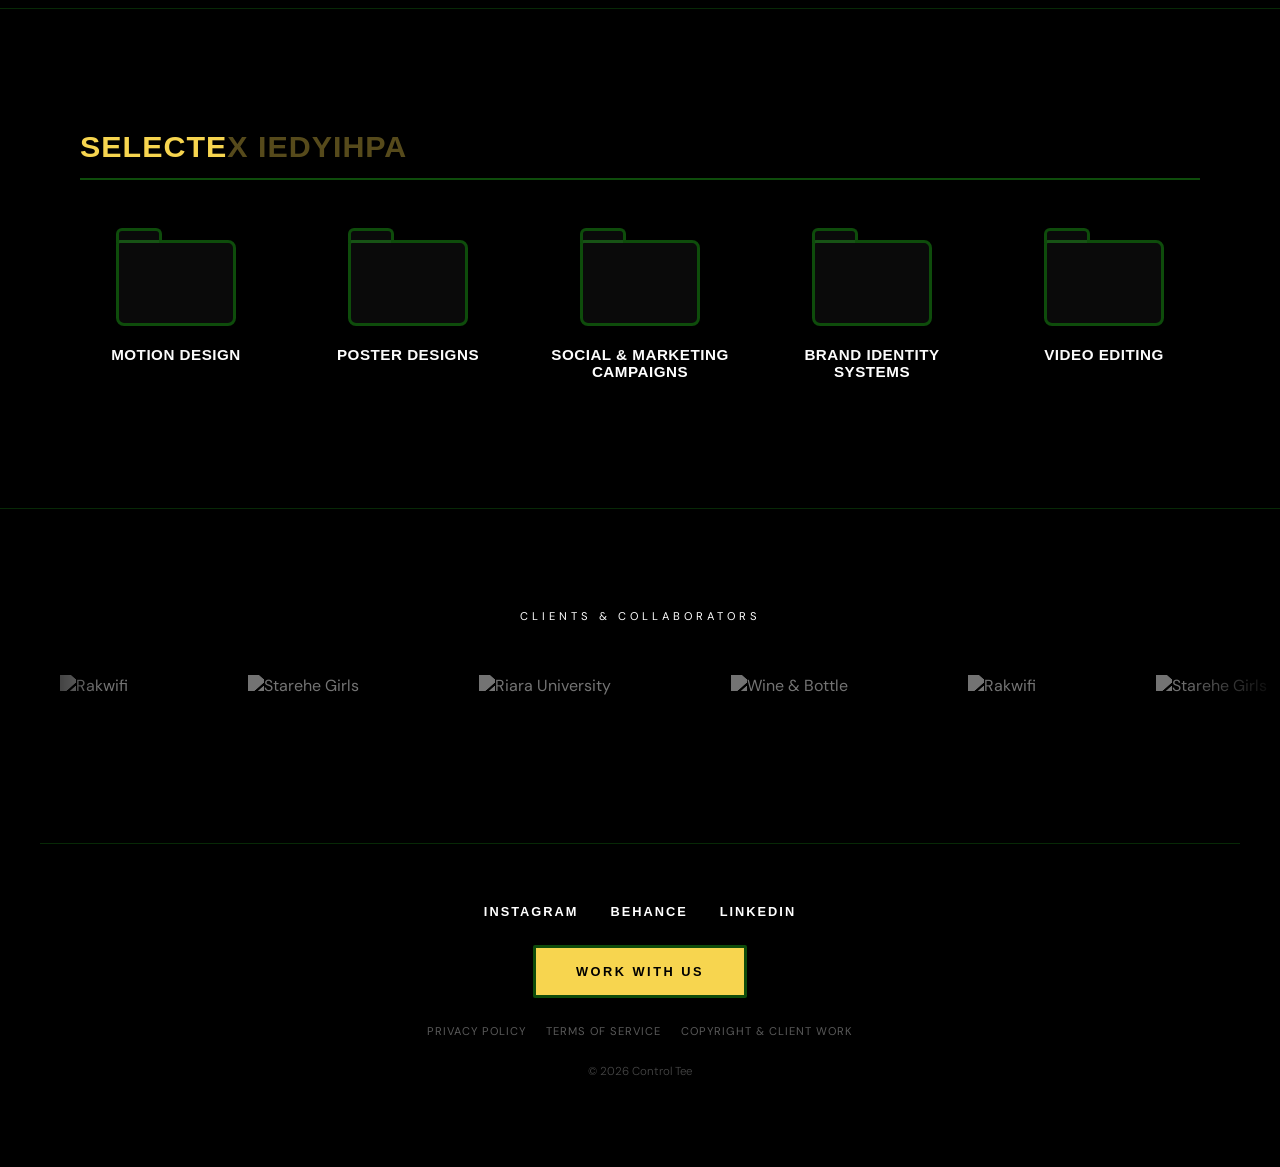
==== commit 8056ec29: "Pin Supabase SDK with SRI, lazy-load category video covers Replace the floating @supabase/supabase-j" ====
--- a/index.html
+++ b/index.html
@@ -217,7 +217,7 @@
     </footer>
 
     <!-- Supabase & Dynamic Fetching -->
-    <script src="https://cdn.jsdelivr.net/npm/@supabase/supabase-js@2"></script>
+    <script src="https://cdn.jsdelivr.net/npm/@supabase/supabase-js@2.110.5/dist/umd/supabase.js" integrity="sha384-fTq5g8tD1IgcQKSKKNu5HdZncuhKN6e5MmGdzPNCK4jk3lh0tfnPZAtrUvyvgt4i" crossorigin="anonymous"></script>
     <script src="db.js"></script>
     <script>
         const supabase = window.db;
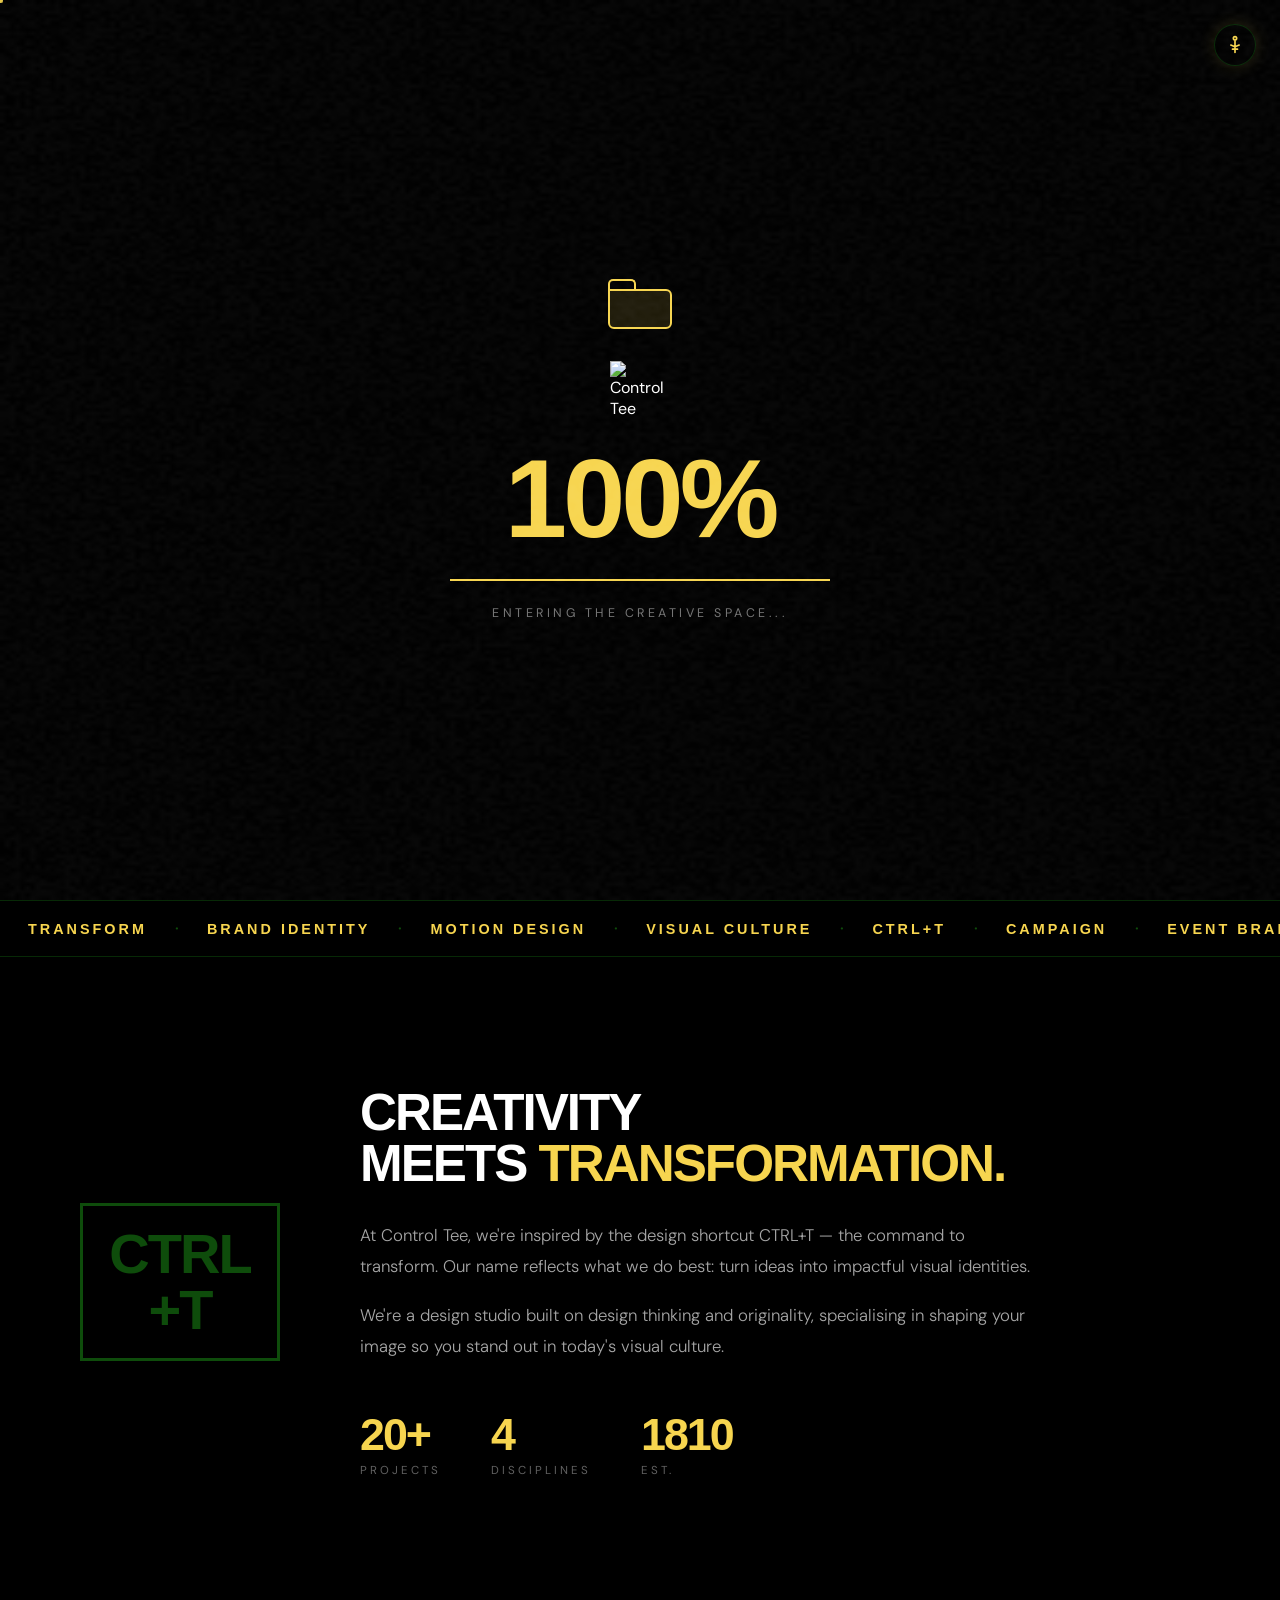
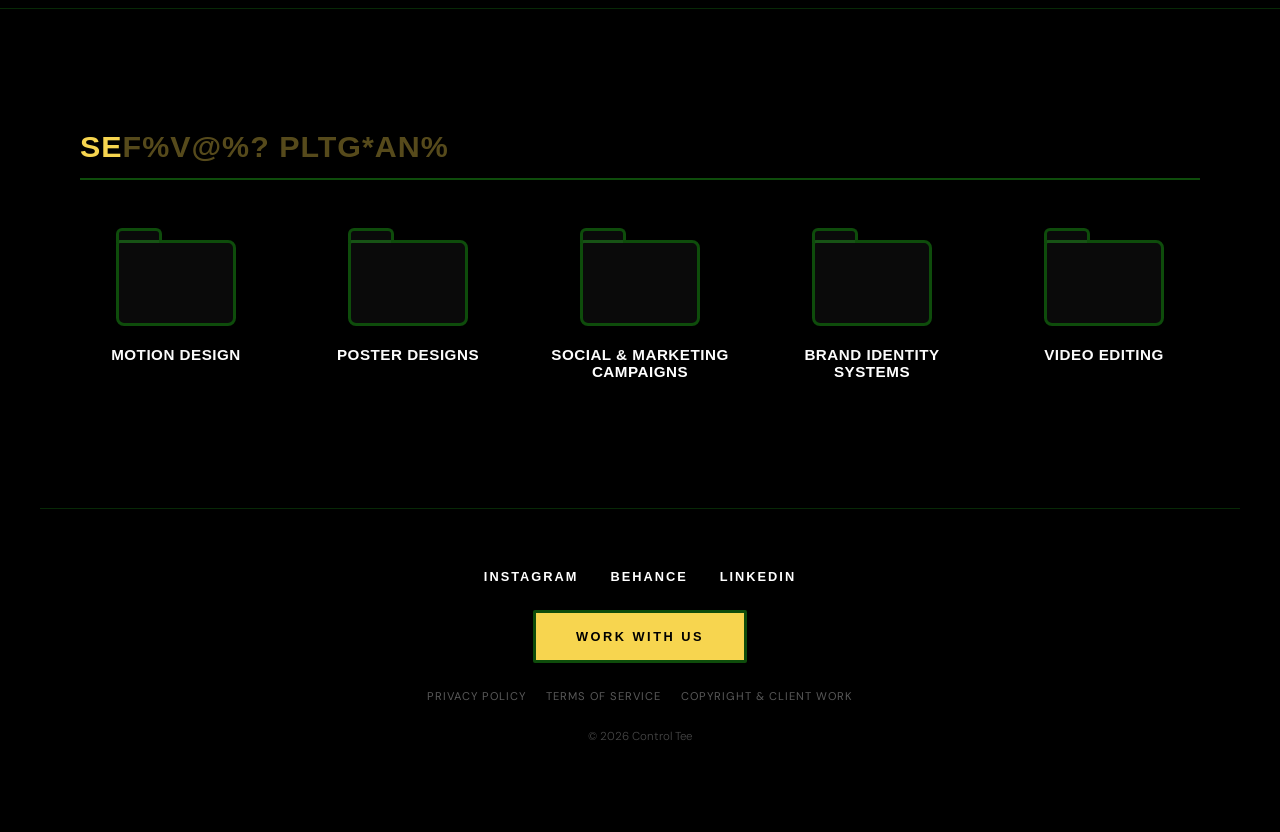
==== commit ed00e021: "Add bulk-clear tools and a full CMS tab for the logo marquee Adds three destructive-but-deliberate s" ====
--- a/index.html
+++ b/index.html
@@ -165,21 +165,10 @@
     </main>
 
     <!-- Partners -->
-    <section class="partners-section">
+    <section class="partners-section" id="partners-section" style="display:none;">
         <p class="partners-label reveal">Clients &amp; Collaborators</p>
         <div class="partners-marquee">
-            <div class="partners-track">
-                <img src="assets/clients/rakwifi-logo.png" alt="Rakwifi" class="partner-logo">
-                <img src="assets/clients/starehe-girls-logo.png" alt="Starehe Girls" class="partner-logo">
-                <img src="assets/clients/ru-logo.png" alt="Riara University" class="partner-logo">
-                <img src="assets/clients/wine-and-bottle-logo.png" alt="Wine & Bottle" class="partner-logo">
-                
-                <!-- Duplicated for Infinite Marquee Effect - hidden from screen readers -->
-                <img src="assets/clients/rakwifi-logo.png" alt="Rakwifi" class="partner-logo" aria-hidden="true">
-                <img src="assets/clients/starehe-girls-logo.png" alt="Starehe Girls" class="partner-logo" aria-hidden="true">
-                <img src="assets/clients/ru-logo.png" alt="Riara University" class="partner-logo" aria-hidden="true">
-                <img src="assets/clients/wine-and-bottle-logo.png" alt="Wine & Bottle" class="partner-logo" aria-hidden="true">
-            </div>
+            <div class="partners-track" id="partners-track"></div>
         </div>
     </section>
 
@@ -257,7 +246,22 @@
                 }
             }
 
-            // 3. Fetch Site Text dynamically
+            // 3. Fetch Client/Partner Logos automatically
+            const { data: logos, error: logosErr } = await supabase.from('partner_logos').select('name, logo_url').order('created_at', { ascending: true });
+            if (logosErr) {
+                console.error("Logo Load Error:", logosErr.message);
+            } else if (logos && logos.length > 0) {
+                const track = document.getElementById('partners-track');
+                const section = document.getElementById('partners-section');
+                if (track && section) {
+                    const visible = logos.map(l => `<img src="${escapeHtml(l.logo_url)}" alt="${escapeHtml(l.name)}" class="partner-logo" loading="lazy">`).join('');
+                    const hidden = logos.map(l => `<img src="${escapeHtml(l.logo_url)}" alt="${escapeHtml(l.name)}" class="partner-logo" aria-hidden="true" loading="lazy">`).join('');
+                    track.innerHTML = visible + hidden;
+                    section.style.display = 'block';
+                }
+            }
+
+            // 4. Fetch Site Text dynamically
             const { data: textData, error: textErr } = await supabase.from('site_content').select('*');
             if (textErr) {
                 console.error("Text Load Error:", textErr.message);
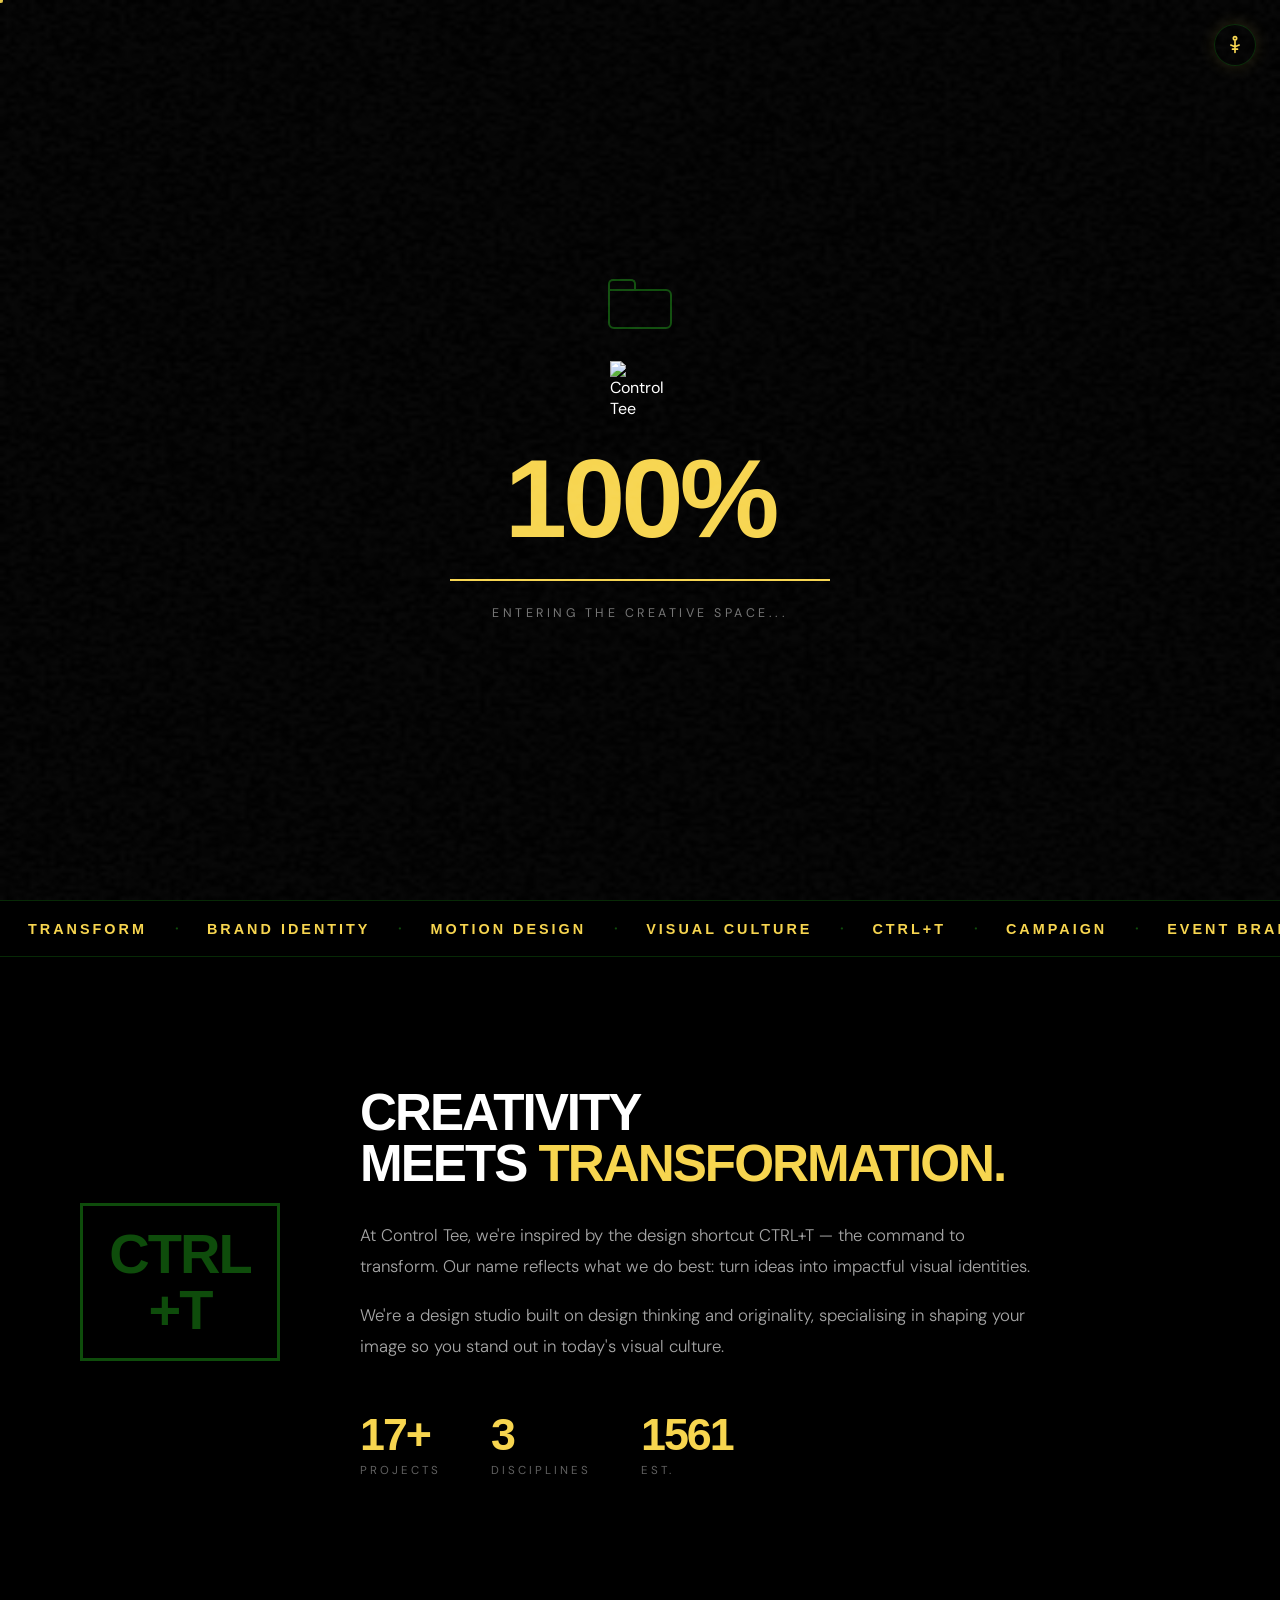
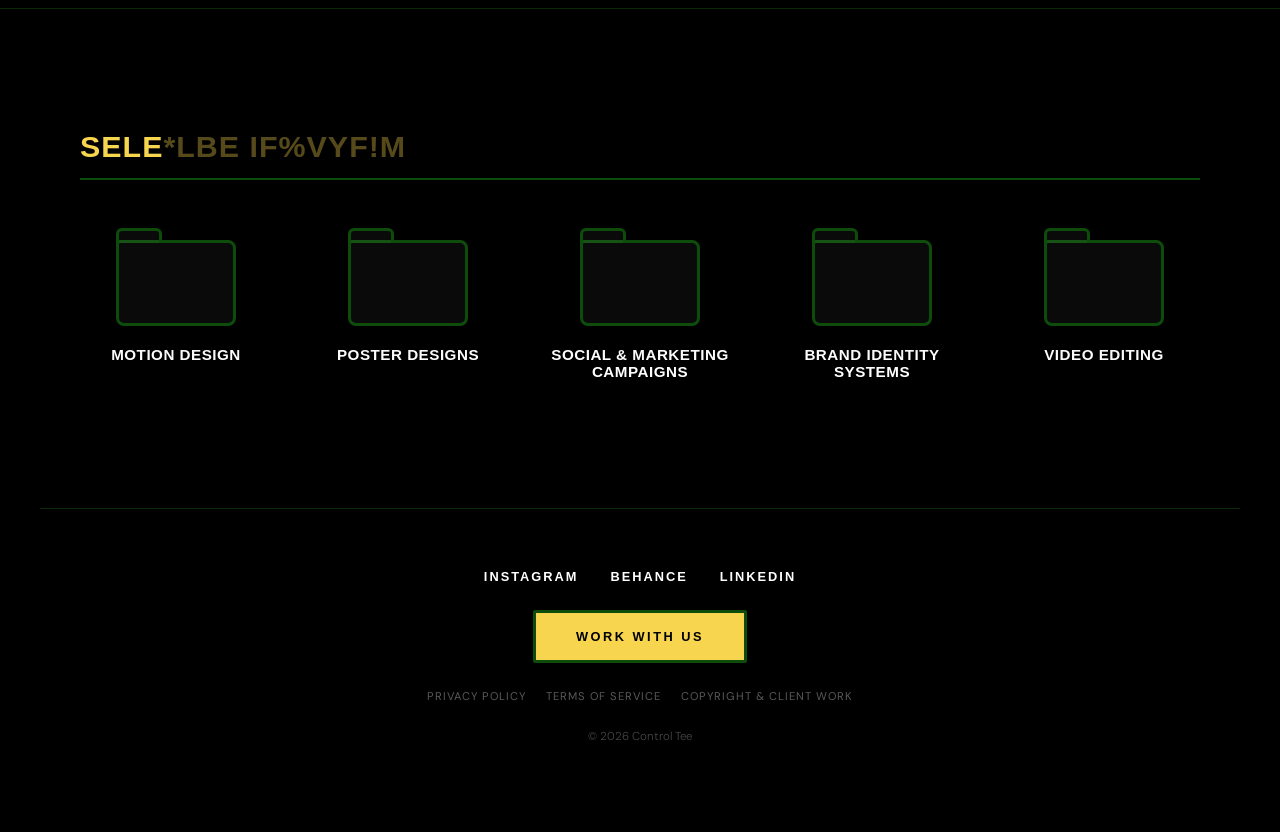
==== commit e871cf5b: "Visual elevation pass: live taskbar, marquee polish, Behance-style project layout Taskbar: the stati" ====
--- a/index.html
+++ b/index.html
@@ -55,7 +55,7 @@
     </div>
 
     <!-- Hero -->
-    <header class="hero">
+    <header class="hero" data-taskbar-label="Home">
         <video autoplay muted loop playsinline class="hero-video" id="hero-video" style="display:none;"></video>
         <div class="hero-overlay"></div>
         <div class="hero-content">
@@ -91,7 +91,7 @@
     </div>
 
     <!-- About -->
-    <section class="about-section">
+    <section class="about-section" data-taskbar-label="About">
         <div class="container">
             <div class="about-grid reveal">
                 <div class="about-tag">CTRL<br>+T</div>
@@ -126,7 +126,7 @@
     </section>
 
     <!-- Selected Work -->
-    <main id="work">
+    <main id="work" data-taskbar-label="Selected Projects">
         <div class="container">
             <h2 class="section-title reveal" data-scramble>Selected Projects</h2>
             <div class="portfolio-grid">
@@ -165,7 +165,7 @@
     </main>
 
     <!-- Partners -->
-    <section class="partners-section" id="partners-section" style="display:none;">
+    <section class="partners-section" id="partners-section" data-taskbar-label="Clients &amp; Collaborators" style="display:none;">
         <p class="partners-label reveal">Clients &amp; Collaborators</p>
         <div class="partners-marquee">
             <div class="partners-track" id="partners-track"></div>
@@ -174,13 +174,14 @@
 
     <!-- Desktop Taskbar -->
     <div class="desktop-taskbar">
+        <div class="taskbar-progress" id="taskbar-progress"></div>
         <div class="taskbar-left">
             <span class="taskbar-item taskbar-logo">CT</span>
             <span class="taskbar-divider"></span>
             <span class="taskbar-item" id="taskbar-time"></span>
         </div>
         <div class="taskbar-center">
-            <span class="taskbar-item">4 folders open</span>
+            <span class="taskbar-item" id="taskbar-status">Home</span>
         </div>
         <div class="taskbar-right">
             <a href="https://www.instagram.com/control.tee/" target="_blank" class="taskbar-item">IG</a>
@@ -243,6 +244,7 @@
                     let html = posters.map(p => `<img src="${escapeHtml(p.image_url)}" alt="Control Tee Poster" class="poster-item" loading="lazy">`).join('');
                     track.innerHTML = html + html;
                     section.style.display = 'block';
+                    if (window.runSeamlessMarquee) window.runSeamlessMarquee(track, 70);
                 }
             }
 
@@ -258,6 +260,7 @@
                     const hidden = logos.map(l => `<img src="${escapeHtml(l.logo_url)}" alt="${escapeHtml(l.name)}" class="partner-logo" aria-hidden="true" loading="lazy">`).join('');
                     track.innerHTML = visible + hidden;
                     section.style.display = 'block';
+                    if (window.runSeamlessMarquee) window.runSeamlessMarquee(track, 90);
                 }
             }
 
--- a/style.css
+++ b/style.css
@@ -406,9 +406,15 @@
     height: clamp(300px, 48vh, 520px);
     aspect-ratio: 4 / 5;
     object-fit: cover;
-    margin: 0 15px;
+    margin: 0 28px;
     border-radius: 4px;
     border: 1px solid var(--border);
+    transition: transform 0.4s cubic-bezier(0.16, 1, 0.3, 1), box-shadow 0.4s ease, border-color 0.4s ease;
+}
+.poster-item:hover {
+    transform: translateY(-10px);
+    box-shadow: 0 20px 40px rgba(0, 0, 0, 0.5);
+    border-color: var(--yellow);
 }
 
 /* ── PROJECT CARDS ──────────────────────────────────── */
@@ -453,6 +459,28 @@
     color: var(--yellow);
     letter-spacing: 2px;
     text-transform: uppercase;
+}
+
+/* ── PROJECT LAYOUT: BEHANCE-STYLE STACK ────────────── */
+.project-stack { display: flex; flex-direction: column; }
+.project-stack img { width: 100%; display: block; }
+
+/* ── PROJECT LAYOUT: EMBED ──────────────────────────── */
+.project-embed-wrap {
+    position: relative;
+    width: 100%;
+    padding-top: 56.25%; /* 16:9 */
+    border-radius: 8px;
+    border: 1px solid var(--border);
+    overflow: hidden;
+    background: rgba(255, 255, 255, 0.02);
+}
+.project-embed-wrap iframe {
+    position: absolute;
+    inset: 0;
+    width: 100%;
+    height: 100%;
+    border: 0;
 }
 
 /* ── PARTNERS ───────────────────────────────────────── */
@@ -669,8 +697,20 @@
     justify-content: space-between;
     padding: 0 24px;
     z-index: 500;
+    transform: translateY(100%);
+    transition: transform 0.7s cubic-bezier(0.16, 1, 0.3, 1);
+}
+.desktop-taskbar.visible { transform: translateY(0); }
+.taskbar-progress {
+    position: absolute;
+    top: 0; left: 0;
+    height: 1.5px;
+    width: 0%;
+    background: var(--yellow);
+    transition: width 0.1s linear;
 }
 .taskbar-left, .taskbar-right, .taskbar-center { display: flex; align-items: center; gap: 16px; }
+#taskbar-status { min-width: 130px; transition: opacity 0.25s ease; }
 .taskbar-item {
     font-family: 'Cabinet Grotesk', sans-serif;
     font-size: 0.68rem;
